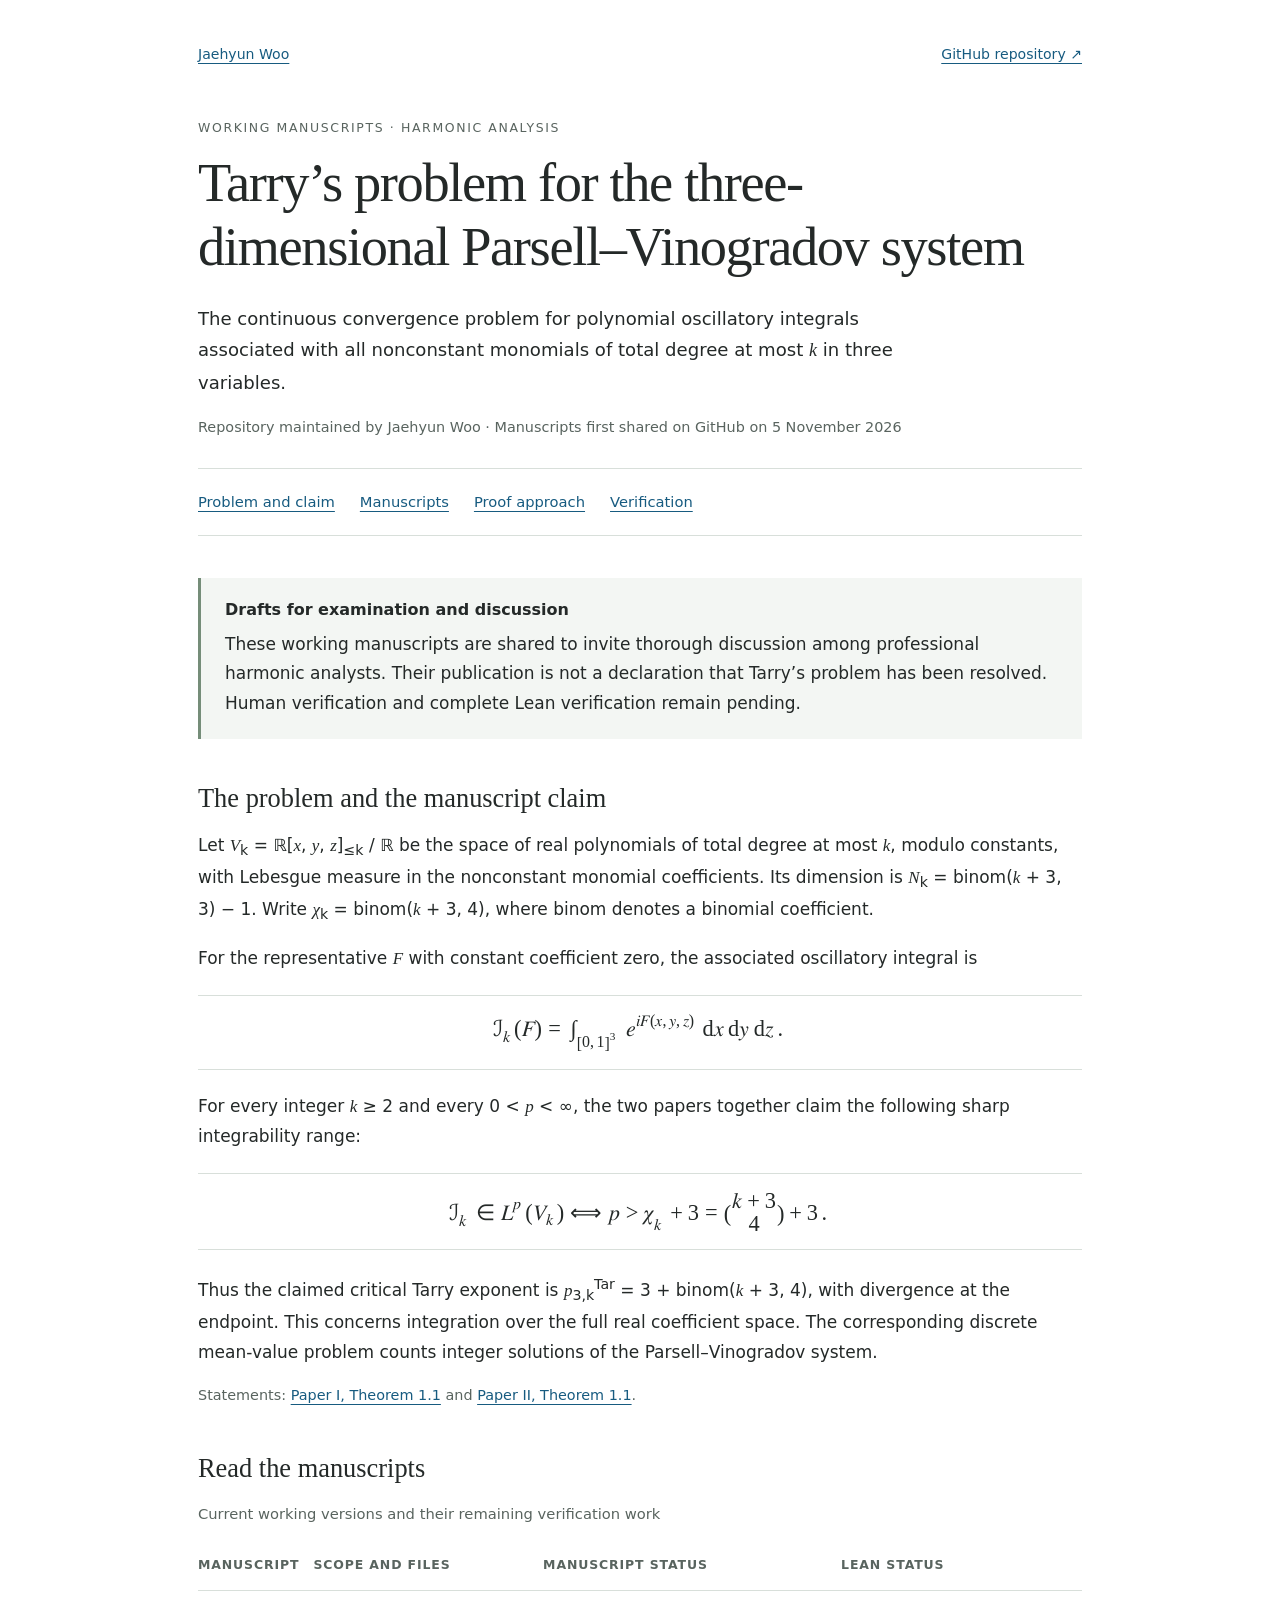
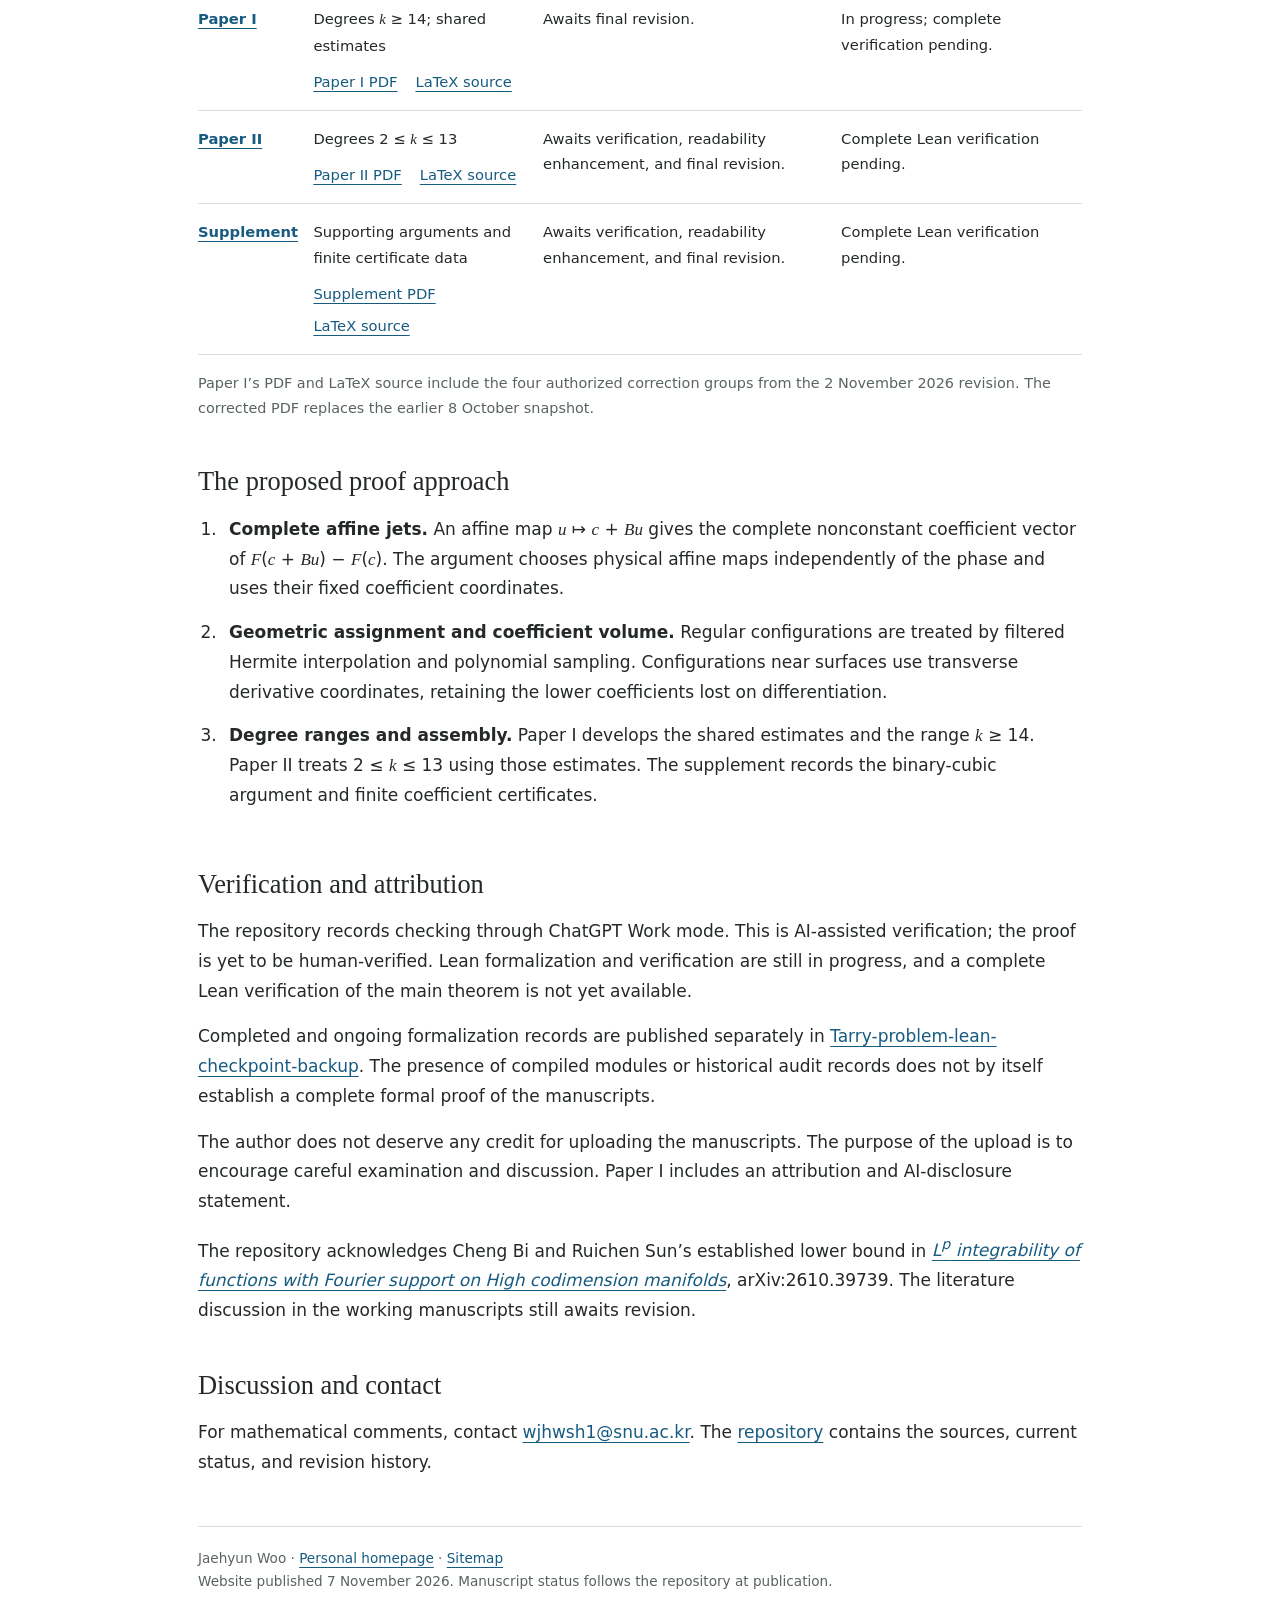
==== index.html @ 57141b79 "Fix Paper I citation PDF metadata URL" ====
<!doctype html>
<html lang="en">
<head>
  <meta charset="utf-8">
  <meta name="viewport" content="width=device-width, initial-scale=1">
  <title>Tarry’s problem for the three-dimensional Parsell–Vinogradov system</title>
  <meta name="description" content="Working manuscripts on the continuous Tarry convergence problem for the full total-degree Parsell–Vinogradov system in three variables. Claims, degree ranges, PDFs, sources, and verification status. Sharp convergence exponent for the 3-dimensional (three-dimensional) Tarry's problem on Parsell-Vinogradov systems and manifolds for all degrees k >= 2, by Jaehyun Woo.">
  <!-- Google Scholar / Academic Indexing Meta Tags -->
  <meta name="citation_title" content="Tarry's Problem for the Three-Dimensional Parsell-Vinogradov System">
  <meta name="citation_author" content="Woo, Jaehyun">
  <meta name="citation_publication_date" content="2026/11/02">
  <meta name="citation_pdf_url" content="https://jaehwoo.github.io/3-dimensional-Tarry-s-problem/Complete_Affine_Jets_I.pdf">
  <link rel="canonical" href="https://jaehwoo.github.io/3-dimensional-Tarry-s-problem/">
  <meta property="og:type" content="website">
  <meta property="og:title" content="Tarry’s problem for the three-dimensional Parsell–Vinogradov system">
  <meta property="og:description" content="Working manuscripts, complete affine jets, and verification status. Shared for mathematical discussion; human verification and complete Lean verification remain pending.">
  <meta property="og:url" content="https://jaehwoo.github.io/3-dimensional-Tarry-s-problem/">
  <link rel="stylesheet" href="style.css">
  <script type="application/ld+json">{"@context":"https://schema.org","@type":"CollectionPage","name":"Tarry’s problem for the three-dimensional Parsell–Vinogradov system","url":"https://jaehwoo.github.io/3-dimensional-Tarry-s-problem/","description":"Working manuscripts on the continuous Tarry convergence problem in three variables, shared for discussion with verification and revision still in progress.","inLanguage":"en","maintainer":{"@type":"Person","name":"Jaehyun Woo","url":"https://jaehwoo.github.io/"},"hasPart":[{"@type":"WebPage","url":"https://jaehwoo.github.io/3-dimensional-Tarry-s-problem/paper-i.html"},{"@type":"WebPage","url":"https://jaehwoo.github.io/3-dimensional-Tarry-s-problem/paper-ii.html"},{"@type":"WebPage","url":"https://jaehwoo.github.io/3-dimensional-Tarry-s-problem/supplement.html"}]}</script>
</head>
<body>
  <a class="skip-link" href="#main">Skip to content</a>
  <div class="page">
    <header>
      <div class="topline"><a href="https://jaehwoo.github.io/">Jaehyun Woo</a><a href="https://github.com/jaehwoo/3-dimensional-Tarry-s-problem">GitHub repository ↗</a></div>
      <p class="eyebrow">Working manuscripts · Harmonic analysis</p>
      <h1>Tarry’s problem for the three-dimensional Parsell–Vinogradov system</h1>
      <p class="lead">The continuous convergence problem for polynomial oscillatory integrals associated with all nonconstant monomials of total degree at most <var>k</var> in three variables.</p>
      <p class="byline">Repository maintained by Jaehyun Woo · Manuscripts first shared on GitHub on 5 November 2026</p>
      <nav aria-label="Project navigation"><a href="#problem">Problem and claim</a><a href="#manuscripts">Manuscripts</a><a href="#approach">Proof approach</a><a href="#verification">Verification</a></nav>
    </header>
    <main id="main">
      <section class="status" aria-labelledby="status-heading">
        <h2 id="status-heading">Drafts for examination and discussion</h2>
        <p>These working manuscripts are shared to invite thorough discussion among professional harmonic analysts. Their publication is not a declaration that Tarry’s problem has been resolved. Human verification and complete Lean verification remain pending.</p>
      </section>
      <section id="problem" aria-labelledby="problem-heading">
        <h2 id="problem-heading">The problem and the manuscript claim</h2>
        <p>Let <var>V</var><sub>k</sub> = ℝ[<var>x</var>, <var>y</var>, <var>z</var>]<sub>≤k</sub> / ℝ be the space of real polynomials of total degree at most <var>k</var>, modulo constants, with Lebesgue measure in the nonconstant monomial coefficients. Its dimension is <var>N</var><sub>k</sub> = binom(<var>k</var> + 3, 3) − 1. Write <var>χ</var><sub>k</sub> = binom(<var>k</var> + 3, 4), where binom denotes a binomial coefficient.</p>
        <p>For the representative <var>F</var> with constant coefficient zero, the associated oscillatory integral is</p>
        <div class="equation"><math display="block"><mrow><msub><mi>ℐ</mi><mi>k</mi></msub><mo stretchy="false">(</mo><mi>F</mi><mo stretchy="false">)</mo><mo>=</mo><msub><mo>∫</mo><msup><mrow><mo>[</mo><mn>0</mn><mo>,</mo><mn>1</mn><mo>]</mo></mrow><mn>3</mn></msup></msub><msup><mi>e</mi><mrow><mi>i</mi><mi>F</mi><mo>(</mo><mi>x</mi><mo>,</mo><mi>y</mi><mo>,</mo><mi>z</mi><mo>)</mo></mrow></msup><mspace width="0.2em"/><mi mathvariant="normal">d</mi><mi>x</mi><mspace width="0.2em"/><mi mathvariant="normal">d</mi><mi>y</mi><mspace width="0.2em"/><mi mathvariant="normal">d</mi><mi>z</mi><mo>.</mo></mrow></math></div>
        <p>For every integer <var>k</var> ≥ 2 and every 0 &lt; <var>p</var> &lt; ∞, the two papers together claim the following sharp integrability range:</p>
        <div class="equation"><math display="block"><mrow><msub><mi>ℐ</mi><mi>k</mi></msub><mo>∈</mo><msup><mi>L</mi><mi>p</mi></msup><mo stretchy="false">(</mo><msub><mi>V</mi><mi>k</mi></msub><mo stretchy="false">)</mo><mo>⟺</mo><mi>p</mi><mo>&gt;</mo><msub><mi>χ</mi><mi>k</mi></msub><mo>+</mo><mn>3</mn><mo>=</mo><mrow><mo>(</mo><mfrac linethickness="0"><mrow><mi>k</mi><mo>+</mo><mn>3</mn></mrow><mn>4</mn></mfrac><mo>)</mo></mrow><mo>+</mo><mn>3</mn><mo>.</mo></mrow></math></div>
        <p>Thus the claimed critical Tarry exponent is <var>p</var><sub>3,k</sub><sup>Tar</sup> = 3 + binom(<var>k</var> + 3, 4), with divergence at the endpoint. This concerns integration over the full real coefficient space. The corresponding discrete mean-value problem counts integer solutions of the Parsell–Vinogradov system.</p>
        <p class="byline">Statements: <a href="https://github.com/jaehwoo/3-dimensional-Tarry-s-problem/blob/main/Complete_Affine_Jets_I.tex#L91-L98">Paper I, Theorem 1.1</a> and <a href="https://github.com/jaehwoo/3-dimensional-Tarry-s-problem/blob/main/Complete_Affine_Jets_II.tex#L86-L93">Paper II, Theorem 1.1</a>.</p>
      </section>
      <section id="manuscripts" aria-labelledby="manuscripts-heading">
        <h2 id="manuscripts-heading">Read the manuscripts</h2>
        <div class="table-wrap"><table>
          <caption>Current working versions and their remaining verification work</caption>
          <thead><tr><th scope="col">Manuscript</th><th scope="col">Scope and files</th><th scope="col">Manuscript status</th><th scope="col">Lean status</th></tr></thead>
          <tbody>
            <tr><th scope="row"><a href="paper-i.html">Paper I</a></th><td>Degrees <var>k</var> ≥ 14; shared estimates<div class="links"><a href="Complete_Affine_Jets_I.pdf">Paper I PDF</a><a href="Complete_Affine_Jets_I.tex">LaTeX source</a></div></td><td>Awaits final revision.</td><td>In progress; complete verification pending.</td></tr>
            <tr><th scope="row"><a href="paper-ii.html">Paper II</a></th><td>Degrees 2 ≤ <var>k</var> ≤ 13<div class="links"><a href="Complete_Affine_Jets_II.pdf">Paper II PDF</a><a href="Complete_Affine_Jets_II.tex">LaTeX source</a></div></td><td>Awaits verification, readability enhancement, and final revision.</td><td>Complete Lean verification pending.</td></tr>
            <tr><th scope="row"><a href="supplement.html">Supplement</a></th><td>Supporting arguments and finite certificate data<div class="links"><a href="Complete_Affine_Jets_Supplement.pdf">Supplement PDF</a><a href="Complete_Affine_Jets_Supplement.tex">LaTeX source</a></div></td><td>Awaits verification, readability enhancement, and final revision.</td><td>Complete Lean verification pending.</td></tr>
          </tbody>
        </table></div>
        <p class="byline" style="margin-top:16px">Paper I’s PDF and LaTeX source include the four authorized correction groups from the 2 November 2026 revision. The corrected PDF replaces the earlier 8 October snapshot.</p>
      </section>
      <section id="approach" aria-labelledby="approach-heading">
        <h2 id="approach-heading">The proposed proof approach</h2>
        <ol class="roadmap">
          <li><strong>Complete affine jets.</strong> An affine map <var>u</var> ↦ <var>c</var> + <var>B</var><var>u</var> gives the complete nonconstant coefficient vector of <var>F</var>(<var>c</var> + <var>B</var><var>u</var>) − <var>F</var>(<var>c</var>). The argument chooses physical affine maps independently of the phase and uses their fixed coefficient coordinates.</li>
          <li><strong>Geometric assignment and coefficient volume.</strong> Regular configurations are treated by filtered Hermite interpolation and polynomial sampling. Configurations near surfaces use transverse derivative coordinates, retaining the lower coefficients lost on differentiation.</li>
          <li><strong>Degree ranges and assembly.</strong> Paper I develops the shared estimates and the range <var>k</var> ≥ 14. Paper II treats 2 ≤ <var>k</var> ≤ 13 using those estimates. The supplement records the binary-cubic argument and finite coefficient certificates.</li>
        </ol>
      </section>
      <section id="verification" aria-labelledby="verification-heading">
        <h2 id="verification-heading">Verification and attribution</h2>
        <p>The repository records checking through ChatGPT Work mode. This is AI-assisted verification; the proof is yet to be human-verified. Lean formalization and verification are still in progress, and a complete Lean verification of the main theorem is not yet available.</p>
        <p>Completed and ongoing formalization records are published separately in <a href="https://github.com/jaehwoo/Tarry-problem-lean-checkpoint-backup">Tarry-problem-lean-checkpoint-backup</a>. The presence of compiled modules or historical audit records does not by itself establish a complete formal proof of the manuscripts.</p>
        <p>The author does not deserve any credit for uploading the manuscripts. The purpose of the upload is to encourage careful examination and discussion. Paper I includes an attribution and AI-disclosure statement.</p>
        <p>The repository acknowledges Cheng Bi and Ruichen Sun’s established lower bound in <a href="https://arxiv.org/abs/2610.39739"><cite>L<sup>p</sup> integrability of functions with Fourier support on High codimension manifolds</cite></a>, arXiv:2610.39739. The literature discussion in the working manuscripts still awaits revision.</p>
      </section>
      <section aria-labelledby="contact-heading"><h2 id="contact-heading">Discussion and contact</h2><p>For mathematical comments, contact <a href="mailto:wjhwsh1@snu.ac.kr">wjhwsh1@snu.ac.kr</a>. The <a href="https://github.com/jaehwoo/3-dimensional-Tarry-s-problem">repository</a> contains the sources, current status, and revision history.</p></section>
    </main>
    <footer>Jaehyun Woo · <a href="https://jaehwoo.github.io/">Personal homepage</a> · <a href="sitemap.xml">Sitemap</a><br>Website published 7 November 2026. Manuscript status follows the repository at publication.</footer>
  </div>
</body>
</html>
---- style.css ----
:root { color-scheme: light; --ink: #242928; --muted: #59645f; --link: #175b80; --line: #d8dfda; --paper: #fff; --wash: #f3f6f3; }
* { box-sizing: border-box; }
html { scroll-behavior: smooth; }
body { margin: 0; color: var(--ink); background: var(--paper); font: 17px/1.75 system-ui, -apple-system, BlinkMacSystemFont, "Segoe UI", sans-serif; }
.page { width: min(100%, 940px); margin: 0 auto; padding: 42px 28px 32px; }
a { color: var(--link); text-underline-offset: 4px; text-decoration-thickness: 1px; overflow-wrap: anywhere; }
a:hover { text-decoration-thickness: 2px; }
a:focus-visible { outline: 2px solid var(--link); outline-offset: 5px; }
.skip-link { position: absolute; top: -100px; left: 16px; background: white; padding: 8px 14px; }
.skip-link:focus { top: 8px; }
.topline { display: flex; justify-content: space-between; flex-wrap: wrap; gap: 8px 24px; margin-bottom: 50px; font-size: .88rem; }
.eyebrow { color: var(--muted); font-size: .78rem; letter-spacing: .13em; text-transform: uppercase; margin: 0 0 14px; }
h1 { margin: 0 0 24px; font: 500 clamp(2rem, 5.6vw, 3.4rem)/1.16 Georgia, "Times New Roman", serif; letter-spacing: -.025em; max-width: 850px; text-wrap: balance; }
h2 { margin: 0 0 16px; font: 500 1.65rem/1.3 Georgia, "Times New Roman", serif; }
h3 { margin: 0 0 7px; font-size: 1rem; }
p { margin: 0 0 16px; }
.lead { font-size: 1.13rem; max-width: 760px; }
.muted, .byline { color: var(--muted); }
.byline { font-size: .9rem; }
nav { display: flex; flex-wrap: wrap; gap: 8px 25px; padding: 20px 0; margin-top: 28px; border-top: 1px solid var(--line); border-bottom: 1px solid var(--line); font-size: .92rem; }
section { margin-top: 42px; scroll-margin-top: 20px; }
.status { border-left: 3px solid #758d79; background: var(--wash); padding: 20px 24px; }
.status p:last-child { margin: 0; }
.status h2 { font: 650 1rem/1.5 system-ui, sans-serif; margin-bottom: 8px; }
.equation { text-align: center; padding: 18px 12px; margin: 22px 0; border-top: 1px solid var(--line); border-bottom: 1px solid var(--line); font-size: clamp(1rem, 3vw, 1.4rem); overflow-x: auto; }
math { font-family: "STIX Two Math", "Cambria Math", math; }
var { font-family: Georgia, "Times New Roman", serif; }
.table-wrap { overflow-x: auto; }
table { width: 100%; border-collapse: collapse; font-size: .92rem; text-align: left; }
caption { text-align: left; margin-bottom: 12px; color: var(--muted); }
th, td { padding: 15px 14px 15px 0; vertical-align: top; border-bottom: 1px solid var(--line); }
thead th { font-size: .78rem; text-transform: uppercase; letter-spacing: .07em; color: var(--muted); }
tbody th { min-width: 115px; }
td:last-child { min-width: 155px; }
.links { display: flex; flex-wrap: wrap; gap: 7px 18px; margin-top: 10px; }
.downloads { display: flex; flex-wrap: wrap; gap: 12px; margin: 26px 0; }
.button { padding: 10px 18px; border: 1px solid var(--link); border-radius: 3px; text-decoration: none; }
.button.primary { color: white; background: var(--link); }
.button:hover { box-shadow: 0 0 0 1px var(--link); }
.roadmap { padding-left: 24px; }
.roadmap li { padding: 0 0 14px 7px; }
footer { margin-top: 48px; padding-top: 20px; border-top: 1px solid var(--line); font-size: .85rem; color: var(--muted); }
@media (max-width: 550px) { .page { padding: 26px 20px; } .topline { margin-bottom: 34px; } section { margin-top: 32px; } .status { padding: 16px 18px; } }
@media (prefers-reduced-motion: reduce) { html { scroll-behavior: auto; } }
@media print { nav, .topline, .skip-link { display: none; } .page { width: auto; padding: 0; } section { break-inside: avoid; } }
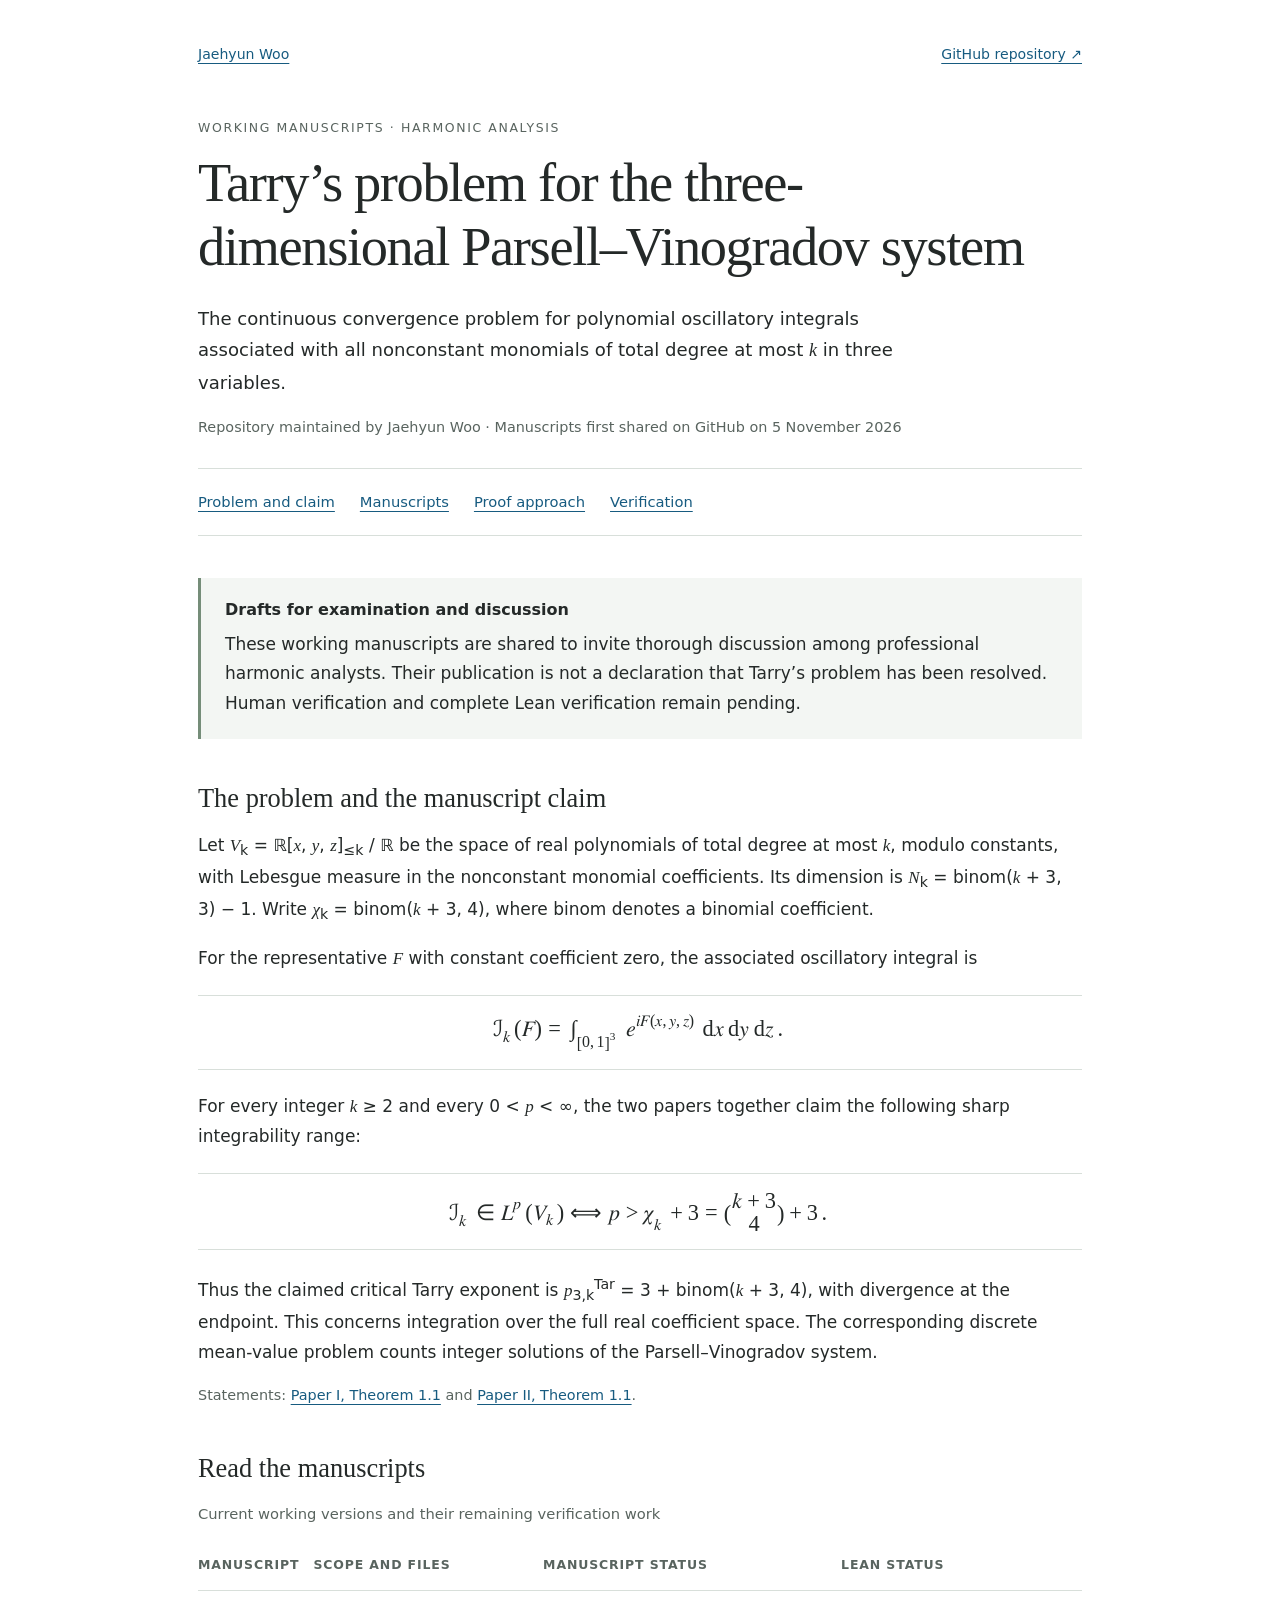
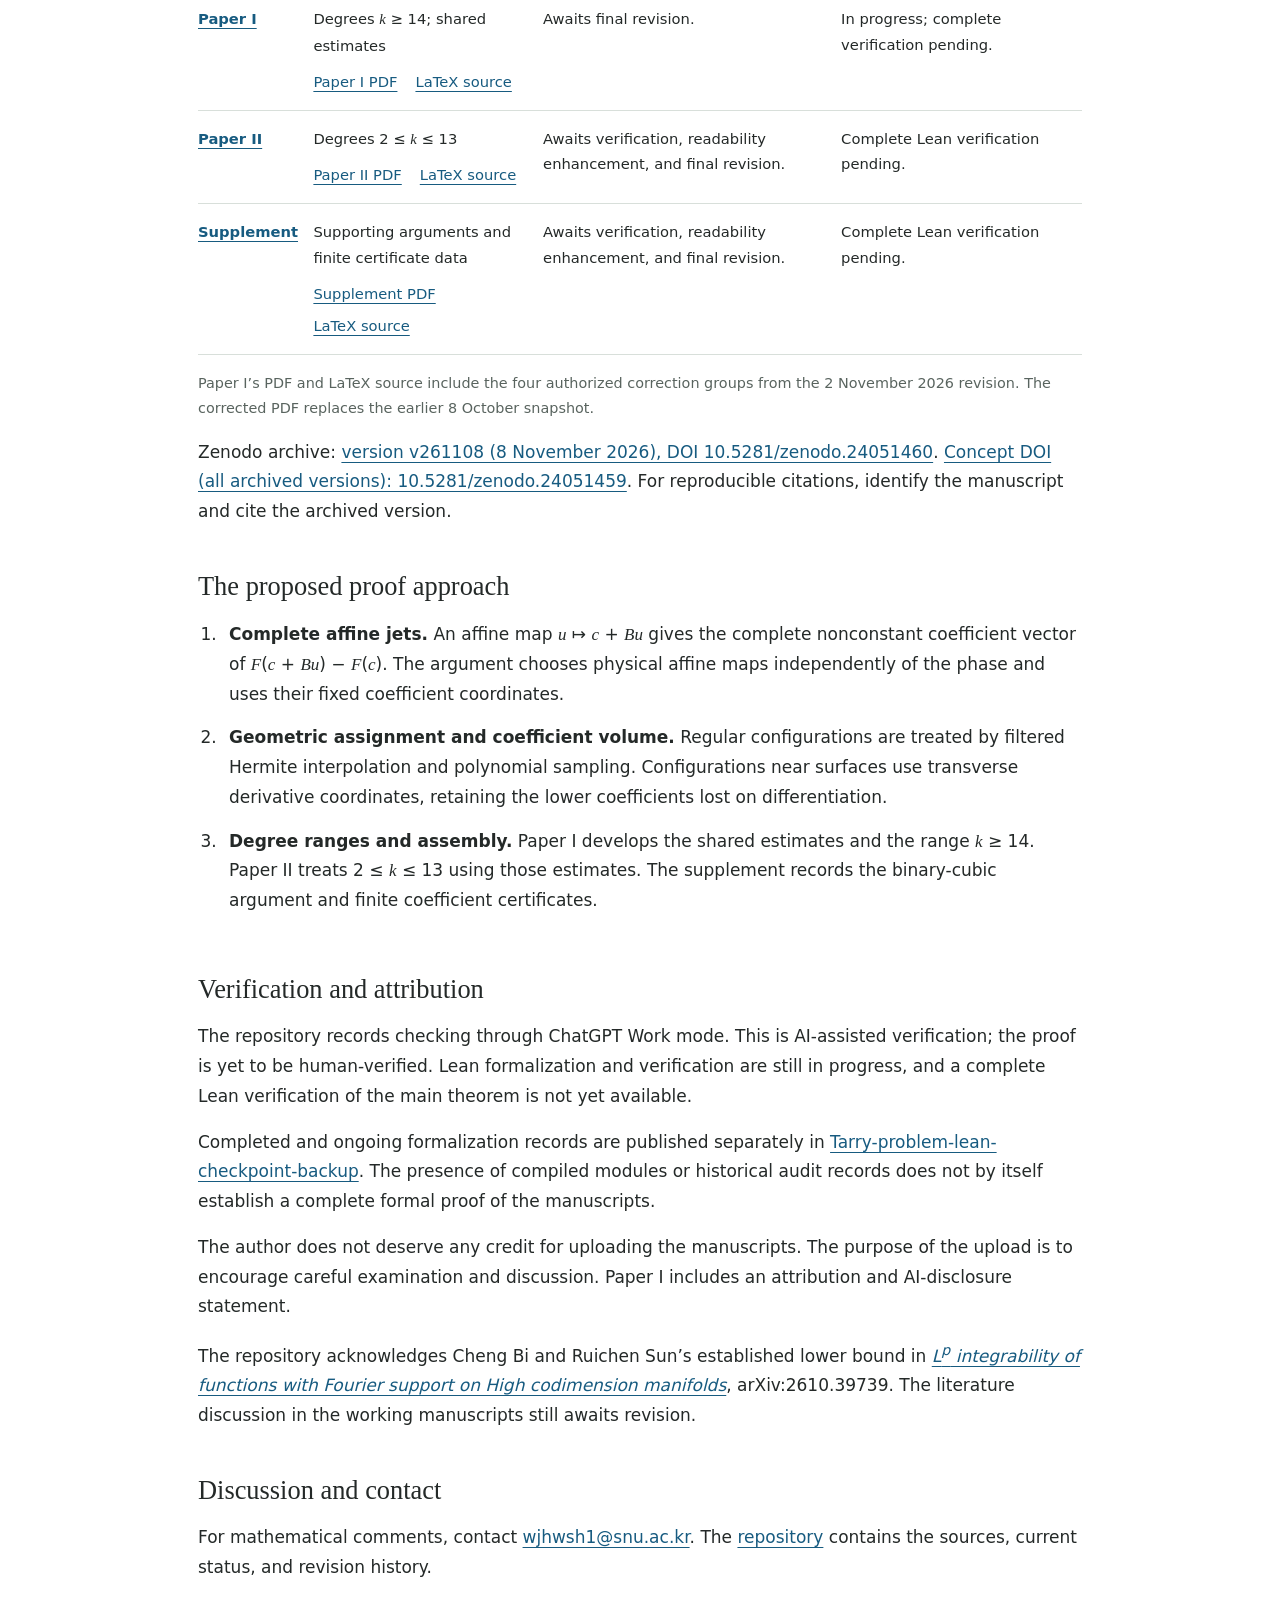
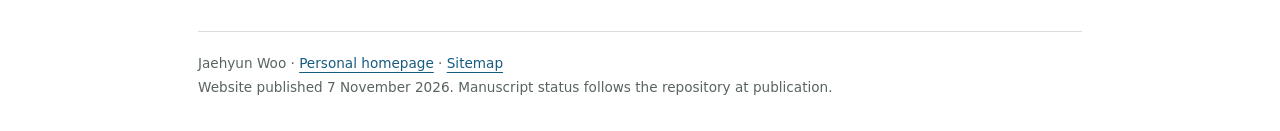
==== commit b627446e: "Distinguish Zenodo concept and archived-version DOIs" ====
--- a/index.html
+++ b/index.html
@@ -15,6 +15,27 @@
   <meta property="og:title" content="Tarry’s problem for the three-dimensional Parsell–Vinogradov system">
   <meta property="og:description" content="Working manuscripts, complete affine jets, and verification status. Shared for mathematical discussion; human verification and complete Lean verification remain pending.">
   <meta property="og:url" content="https://jaehwoo.github.io/3-dimensional-Tarry-s-problem/">
+  <script type="application/ld+json">
+  {
+    "@context": "https://schema.org",
+    "@type": "CreativeWork",
+    "@id": "https://doi.org/10.5281/zenodo.24051460",
+    "name": "Three-dimensional Tarry's problem: working manuscripts",
+    "author": {"@type": "Person", "name": "Jaehyun Woo"},
+    "version": "v261108",
+    "datePublished": "2026-11-08",
+    "url": "https://zenodo.org/records/24051460",
+    "identifier": {"@type": "PropertyValue", "propertyID": "DOI", "value": "10.5281/zenodo.24051460"},
+    "exampleOfWork": {
+      "@type": "CreativeWork",
+      "@id": "https://doi.org/10.5281/zenodo.24051459",
+      "identifier": {"@type": "PropertyValue", "propertyID": "DOI", "value": "10.5281/zenodo.24051459"},
+      "description": "Zenodo concept record for all archived versions."
+    },
+    "subjectOf": {"@type": "CollectionPage", "url": "https://jaehwoo.github.io/3-dimensional-Tarry-s-problem/"},
+    "creativeWorkStatus": "Working manuscripts; not peer reviewed. Human verification and complete Lean verification remain pending."
+  }
+  </script>
   <link rel="stylesheet" href="style.css">
   <script type="application/ld+json">{"@context":"https://schema.org","@type":"CollectionPage","name":"Tarry’s problem for the three-dimensional Parsell–Vinogradov system","url":"https://jaehwoo.github.io/3-dimensional-Tarry-s-problem/","description":"Working manuscripts on the continuous Tarry convergence problem in three variables, shared for discussion with verification and revision still in progress.","inLanguage":"en","maintainer":{"@type":"Person","name":"Jaehyun Woo","url":"https://jaehwoo.github.io/"},"hasPart":[{"@type":"WebPage","url":"https://jaehwoo.github.io/3-dimensional-Tarry-s-problem/paper-i.html"},{"@type":"WebPage","url":"https://jaehwoo.github.io/3-dimensional-Tarry-s-problem/paper-ii.html"},{"@type":"WebPage","url":"https://jaehwoo.github.io/3-dimensional-Tarry-s-problem/supplement.html"}]}</script>
 </head>
@@ -56,6 +77,7 @@
           </tbody>
         </table></div>
         <p class="byline" style="margin-top:16px">Paper I’s PDF and LaTeX source include the four authorized correction groups from the 2 November 2026 revision. The corrected PDF replaces the earlier 8 October snapshot.</p>
+        <p>Zenodo archive: <a href="https://doi.org/10.5281/zenodo.24051460">version v261108 (8 November 2026), DOI 10.5281/zenodo.24051460</a>. <a href="https://doi.org/10.5281/zenodo.24051459">Concept DOI (all archived versions): 10.5281/zenodo.24051459</a>. For reproducible citations, identify the manuscript and cite the archived version.</p>
       </section>
       <section id="approach" aria-labelledby="approach-heading">
         <h2 id="approach-heading">The proposed proof approach</h2>
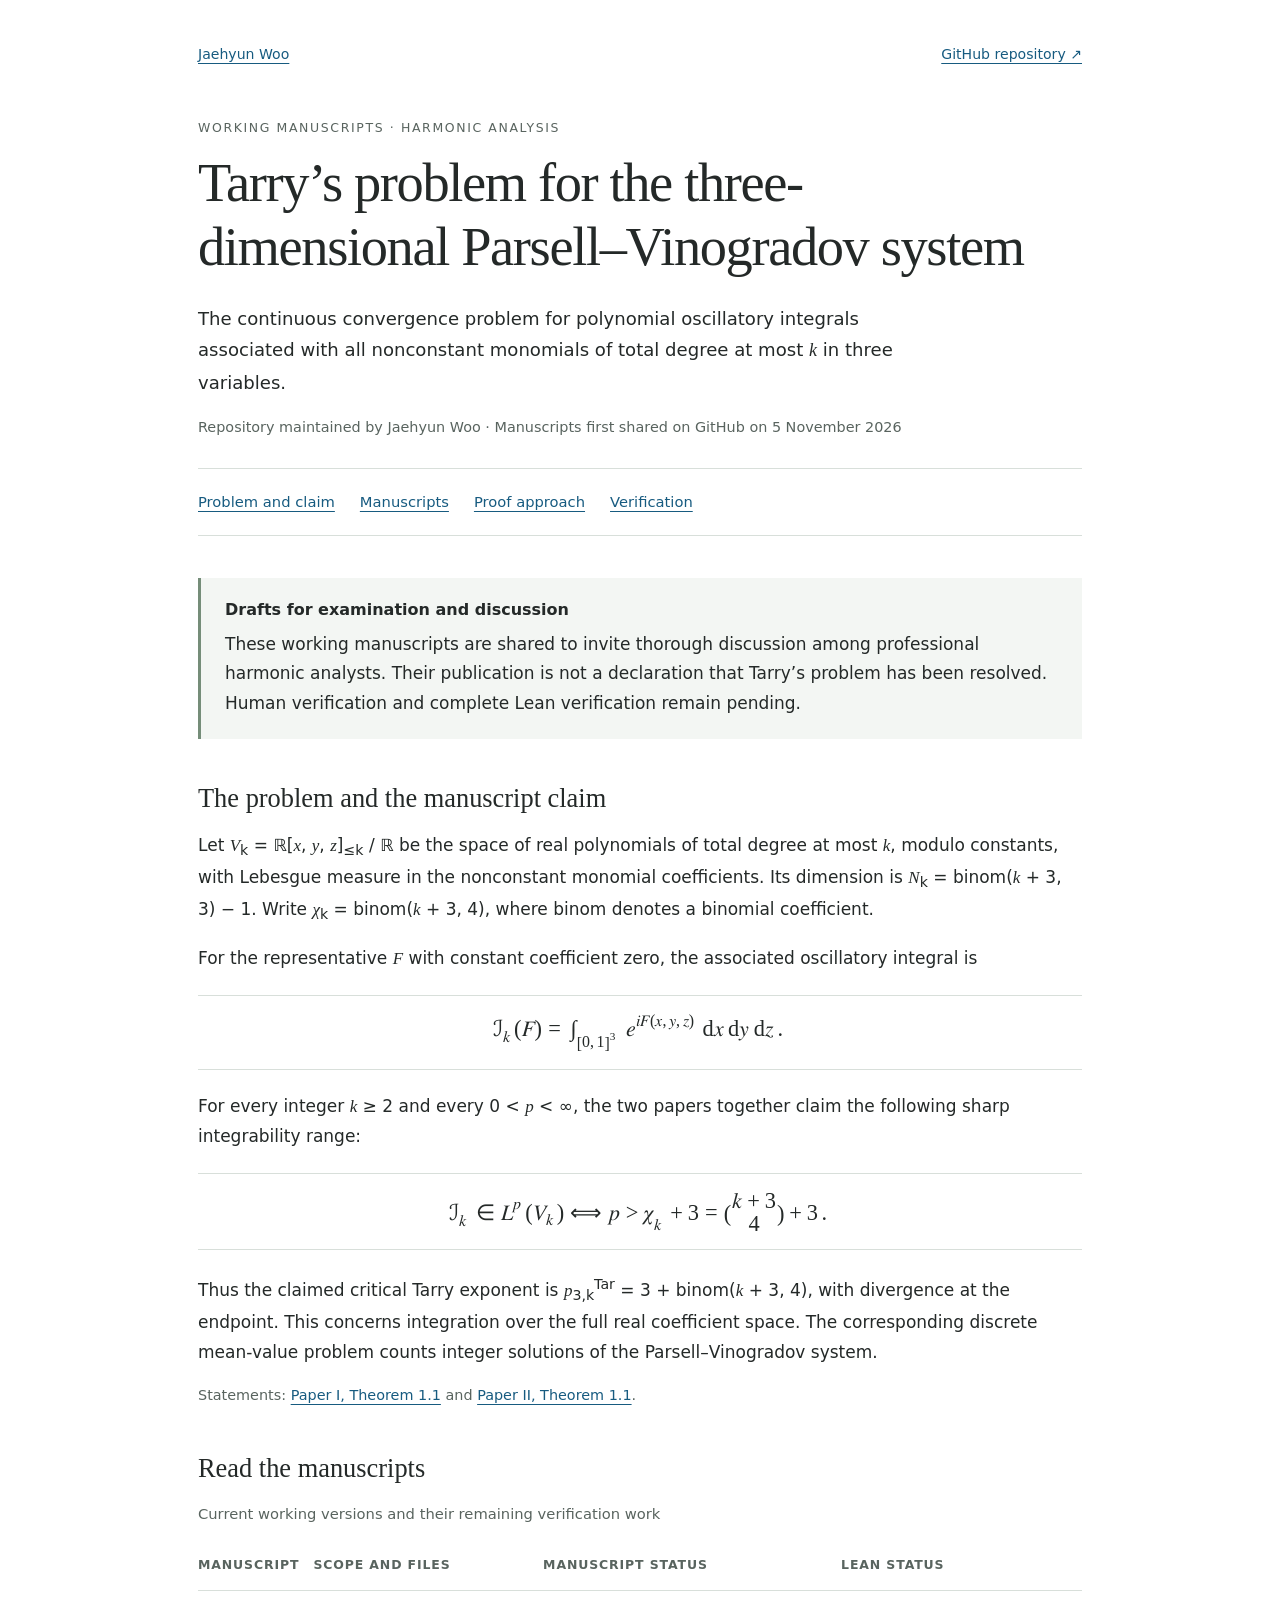
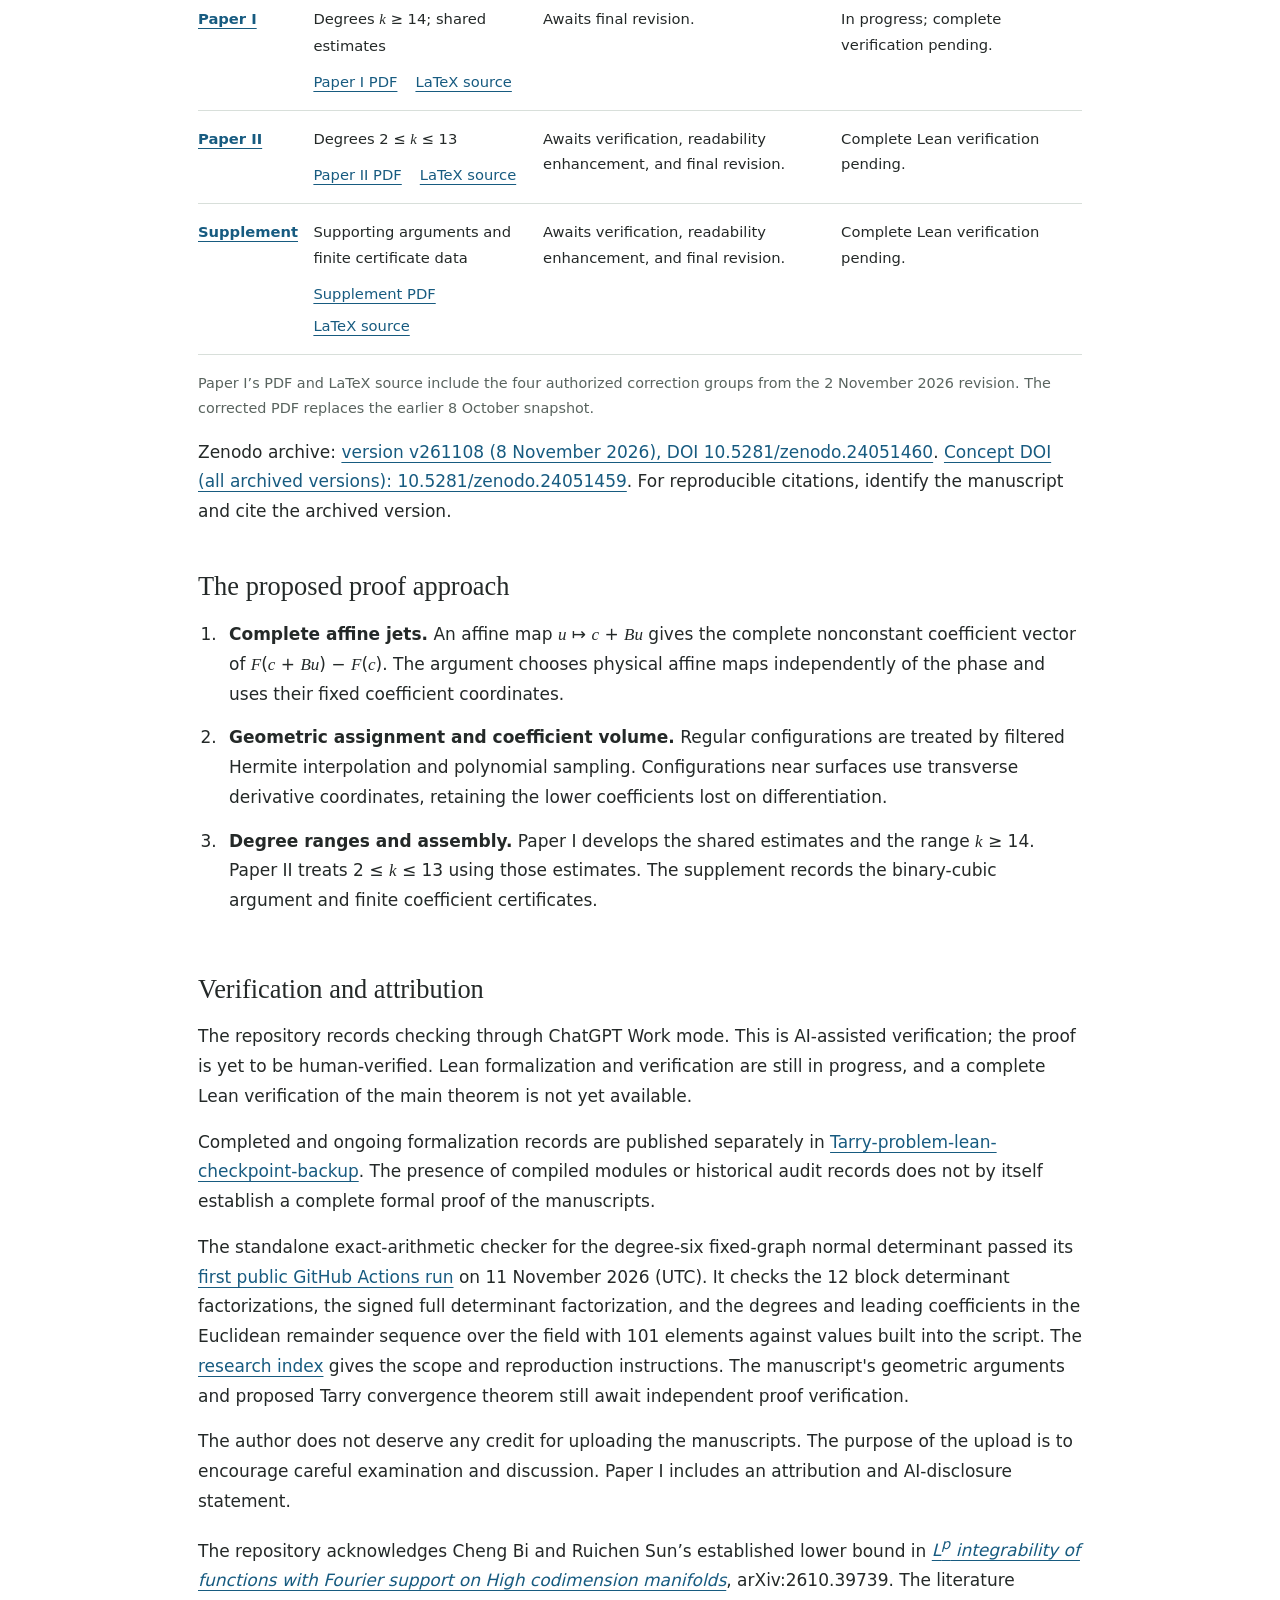
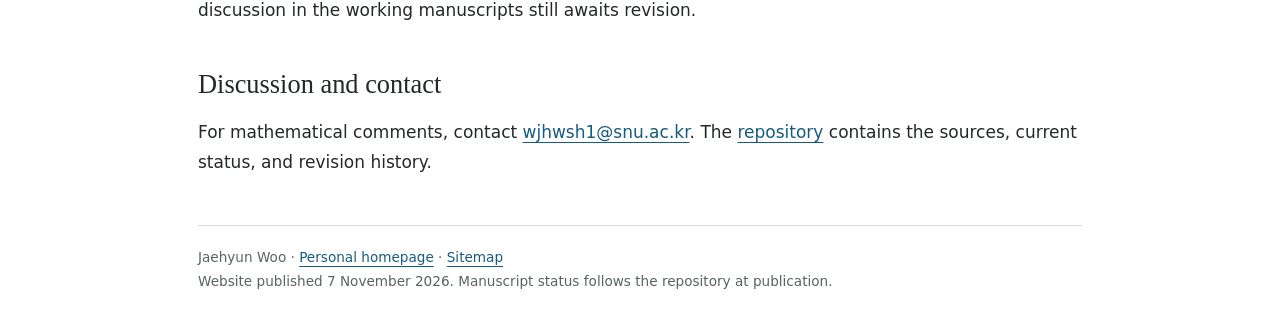
==== commit c6501c2d: "Link first degree-six checker CI pass from project homepage" ====
--- a/index.html
+++ b/index.html
@@ -91,6 +91,7 @@
         <h2 id="verification-heading">Verification and attribution</h2>
         <p>The repository records checking through ChatGPT Work mode. This is AI-assisted verification; the proof is yet to be human-verified. Lean formalization and verification are still in progress, and a complete Lean verification of the main theorem is not yet available.</p>
         <p>Completed and ongoing formalization records are published separately in <a href="https://github.com/jaehwoo/Tarry-problem-lean-checkpoint-backup">Tarry-problem-lean-checkpoint-backup</a>. The presence of compiled modules or historical audit records does not by itself establish a complete formal proof of the manuscripts.</p>
+        <p>The standalone exact-arithmetic checker for the degree-six fixed-graph normal determinant passed its <a href="https://github.com/jaehwoo/3-dimensional-Tarry-s-problem/actions/runs/43123858368">first public GitHub Actions run</a> on 11 November 2026 (UTC). It checks the 12 block determinant factorizations, the signed full determinant factorization, and the degrees and leading coefficients in the Euclidean remainder sequence over the field with 101 elements against values built into the script. The <a href="https://github.com/jaehwoo/3-dimensional-Tarry-s-problem/blob/main/RESEARCH_INDEX.md#degree-six-fixed-graph-normal-determinant-checker">research index</a> gives the scope and reproduction instructions. The manuscript's geometric arguments and proposed Tarry convergence theorem still await independent proof verification.</p>
         <p>The author does not deserve any credit for uploading the manuscripts. The purpose of the upload is to encourage careful examination and discussion. Paper I includes an attribution and AI-disclosure statement.</p>
         <p>The repository acknowledges Cheng Bi and Ruichen Sun’s established lower bound in <a href="https://arxiv.org/abs/2610.39739"><cite>L<sup>p</sup> integrability of functions with Fourier support on High codimension manifolds</cite></a>, arXiv:2610.39739. The literature discussion in the working manuscripts still awaits revision.</p>
       </section>
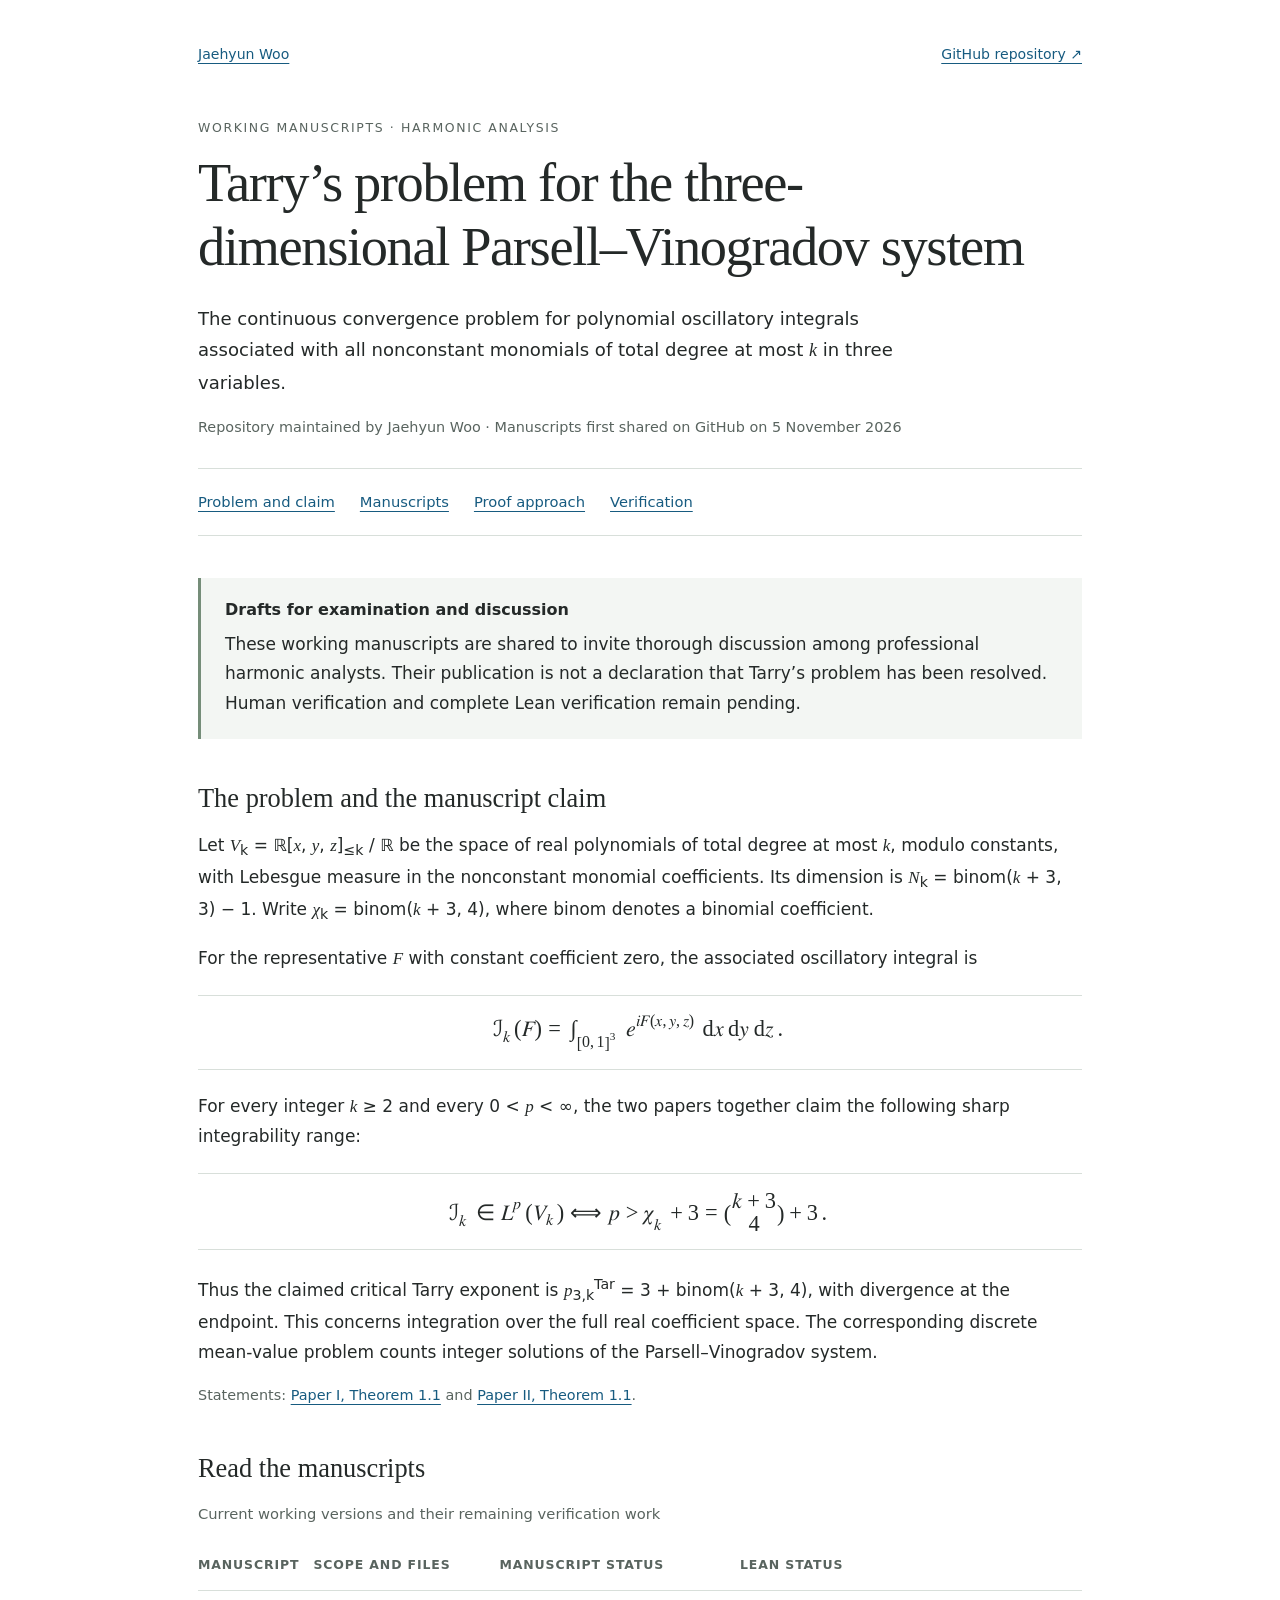
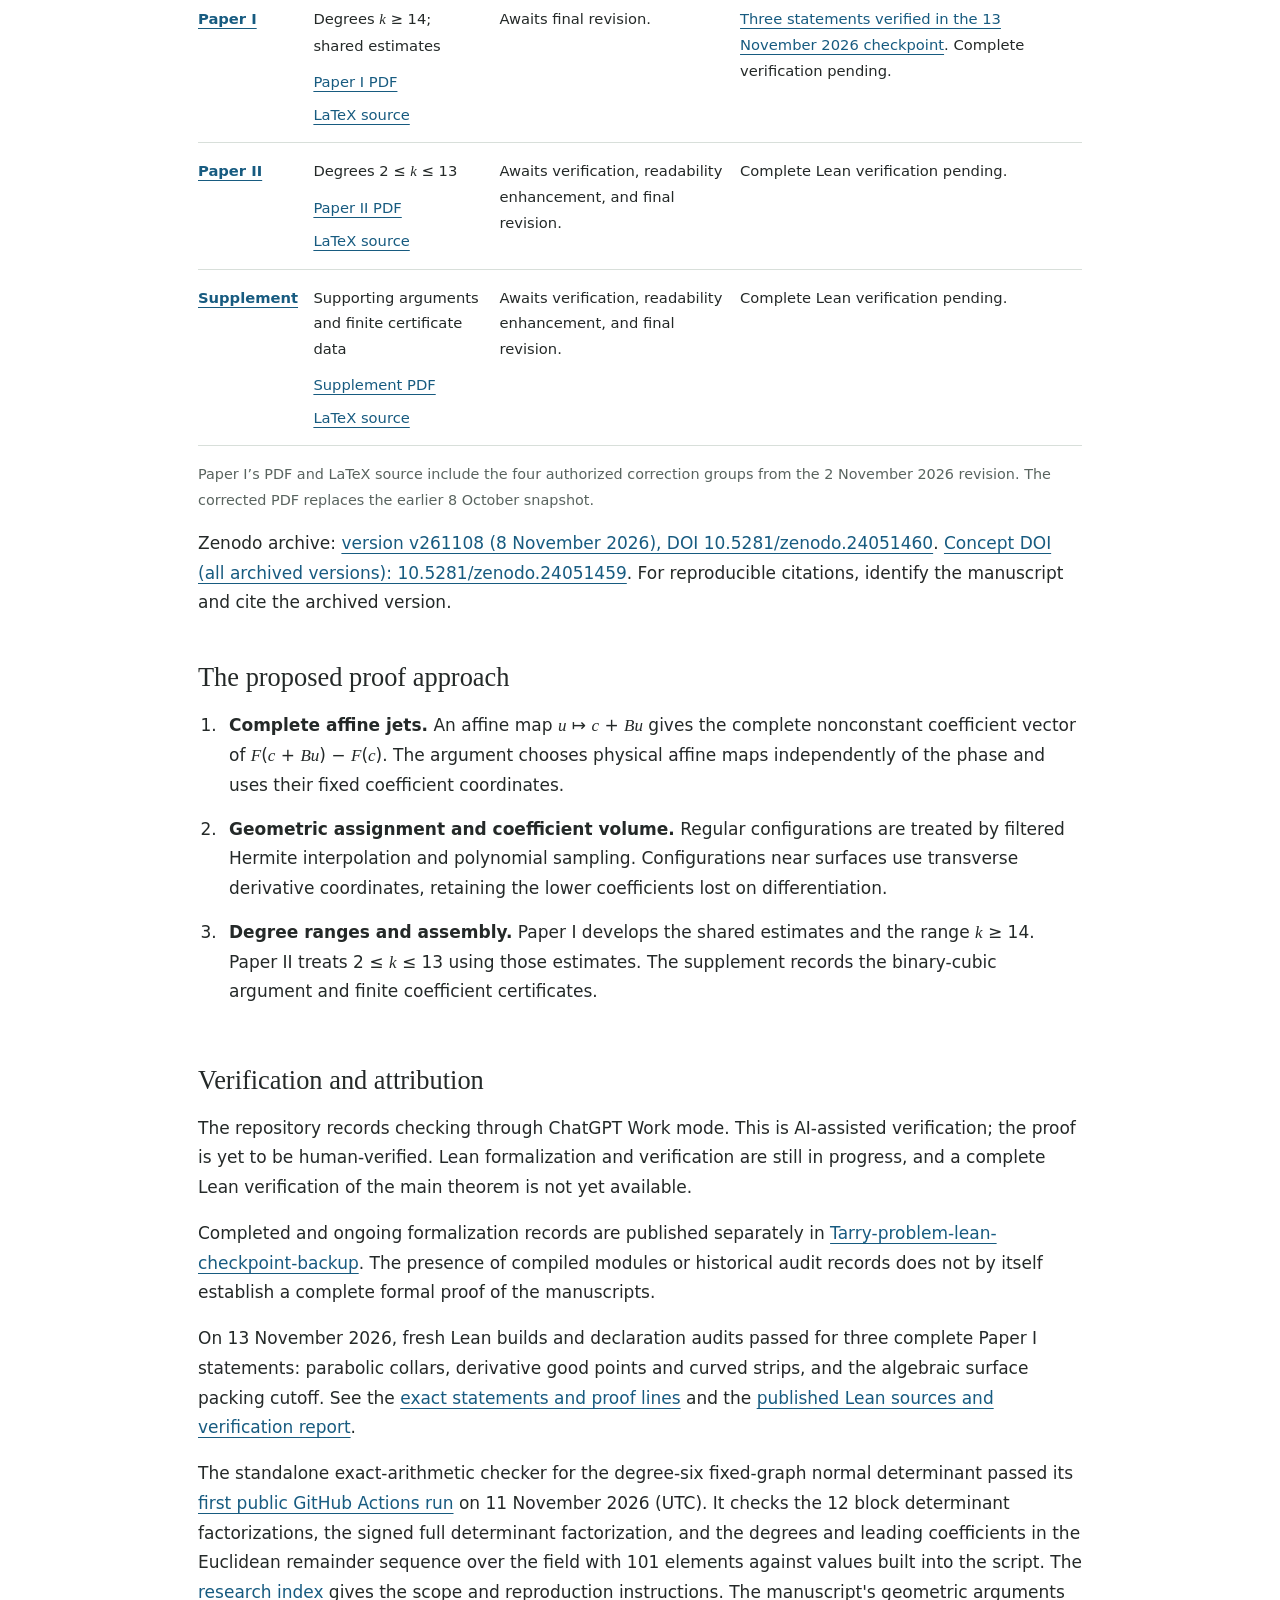
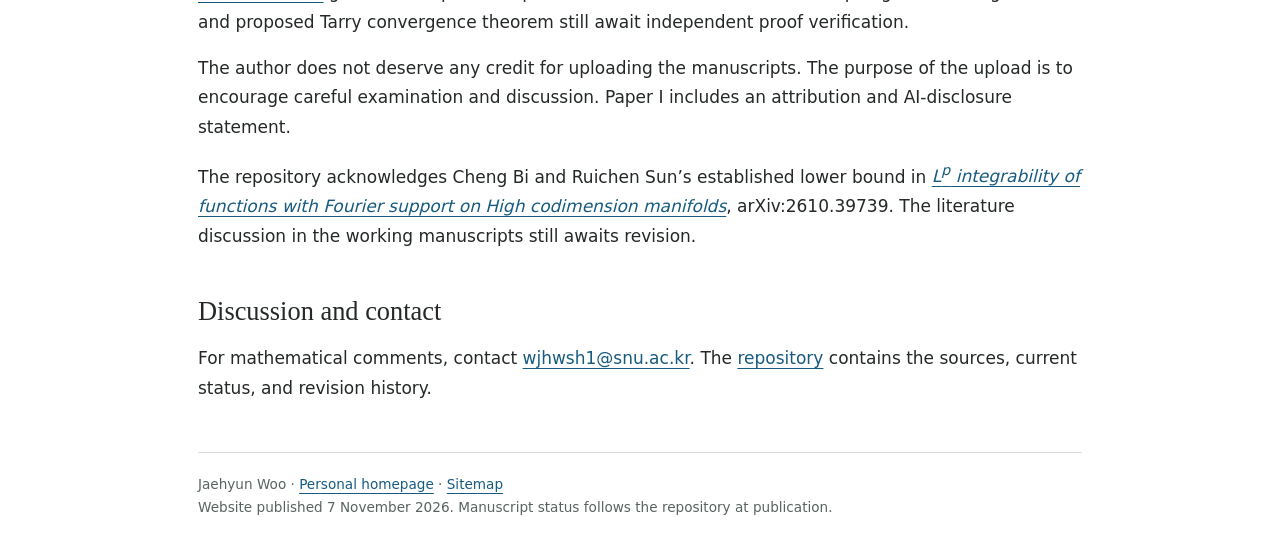
==== commit 97daf4ed: "Record three verified Paper I statements on the project site" ====
--- a/index.html
+++ b/index.html
@@ -71,7 +71,7 @@
           <caption>Current working versions and their remaining verification work</caption>
           <thead><tr><th scope="col">Manuscript</th><th scope="col">Scope and files</th><th scope="col">Manuscript status</th><th scope="col">Lean status</th></tr></thead>
           <tbody>
-            <tr><th scope="row"><a href="paper-i.html">Paper I</a></th><td>Degrees <var>k</var> ≥ 14; shared estimates<div class="links"><a href="Complete_Affine_Jets_I.pdf">Paper I PDF</a><a href="Complete_Affine_Jets_I.tex">LaTeX source</a></div></td><td>Awaits final revision.</td><td>In progress; complete verification pending.</td></tr>
+            <tr><th scope="row"><a href="paper-i.html">Paper I</a></th><td>Degrees <var>k</var> ≥ 14; shared estimates<div class="links"><a href="Complete_Affine_Jets_I.pdf">Paper I PDF</a><a href="Complete_Affine_Jets_I.tex">LaTeX source</a></div></td><td>Awaits final revision.</td><td><a href="paper-i.html#lean-verification">Three statements verified in the 13 November 2026 checkpoint</a>. Complete verification pending.</td></tr>
             <tr><th scope="row"><a href="paper-ii.html">Paper II</a></th><td>Degrees 2 ≤ <var>k</var> ≤ 13<div class="links"><a href="Complete_Affine_Jets_II.pdf">Paper II PDF</a><a href="Complete_Affine_Jets_II.tex">LaTeX source</a></div></td><td>Awaits verification, readability enhancement, and final revision.</td><td>Complete Lean verification pending.</td></tr>
             <tr><th scope="row"><a href="supplement.html">Supplement</a></th><td>Supporting arguments and finite certificate data<div class="links"><a href="Complete_Affine_Jets_Supplement.pdf">Supplement PDF</a><a href="Complete_Affine_Jets_Supplement.tex">LaTeX source</a></div></td><td>Awaits verification, readability enhancement, and final revision.</td><td>Complete Lean verification pending.</td></tr>
           </tbody>
@@ -91,6 +91,7 @@
         <h2 id="verification-heading">Verification and attribution</h2>
         <p>The repository records checking through ChatGPT Work mode. This is AI-assisted verification; the proof is yet to be human-verified. Lean formalization and verification are still in progress, and a complete Lean verification of the main theorem is not yet available.</p>
         <p>Completed and ongoing formalization records are published separately in <a href="https://github.com/jaehwoo/Tarry-problem-lean-checkpoint-backup">Tarry-problem-lean-checkpoint-backup</a>. The presence of compiled modules or historical audit records does not by itself establish a complete formal proof of the manuscripts.</p>
+        <p>On 13 November 2026, fresh Lean builds and declaration audits passed for three complete Paper I statements: parabolic collars, derivative good points and curved strips, and the algebraic surface packing cutoff. See the <a href="paper-i.html#lean-verification">exact statements and proof lines</a> and the <a href="https://github.com/jaehwoo/Tarry-problem-lean-checkpoint-backup/tree/main/verification-20261113-second-portfolio">published Lean sources and verification report</a>.</p>
         <p>The standalone exact-arithmetic checker for the degree-six fixed-graph normal determinant passed its <a href="https://github.com/jaehwoo/3-dimensional-Tarry-s-problem/actions/runs/43123858368">first public GitHub Actions run</a> on 11 November 2026 (UTC). It checks the 12 block determinant factorizations, the signed full determinant factorization, and the degrees and leading coefficients in the Euclidean remainder sequence over the field with 101 elements against values built into the script. The <a href="https://github.com/jaehwoo/3-dimensional-Tarry-s-problem/blob/main/RESEARCH_INDEX.md#degree-six-fixed-graph-normal-determinant-checker">research index</a> gives the scope and reproduction instructions. The manuscript's geometric arguments and proposed Tarry convergence theorem still await independent proof verification.</p>
         <p>The author does not deserve any credit for uploading the manuscripts. The purpose of the upload is to encourage careful examination and discussion. Paper I includes an attribution and AI-disclosure statement.</p>
         <p>The repository acknowledges Cheng Bi and Ruichen Sun’s established lower bound in <a href="https://arxiv.org/abs/2610.39739"><cite>L<sup>p</sup> integrability of functions with Fourier support on High codimension manifolds</cite></a>, arXiv:2610.39739. The literature discussion in the working manuscripts still awaits revision.</p>
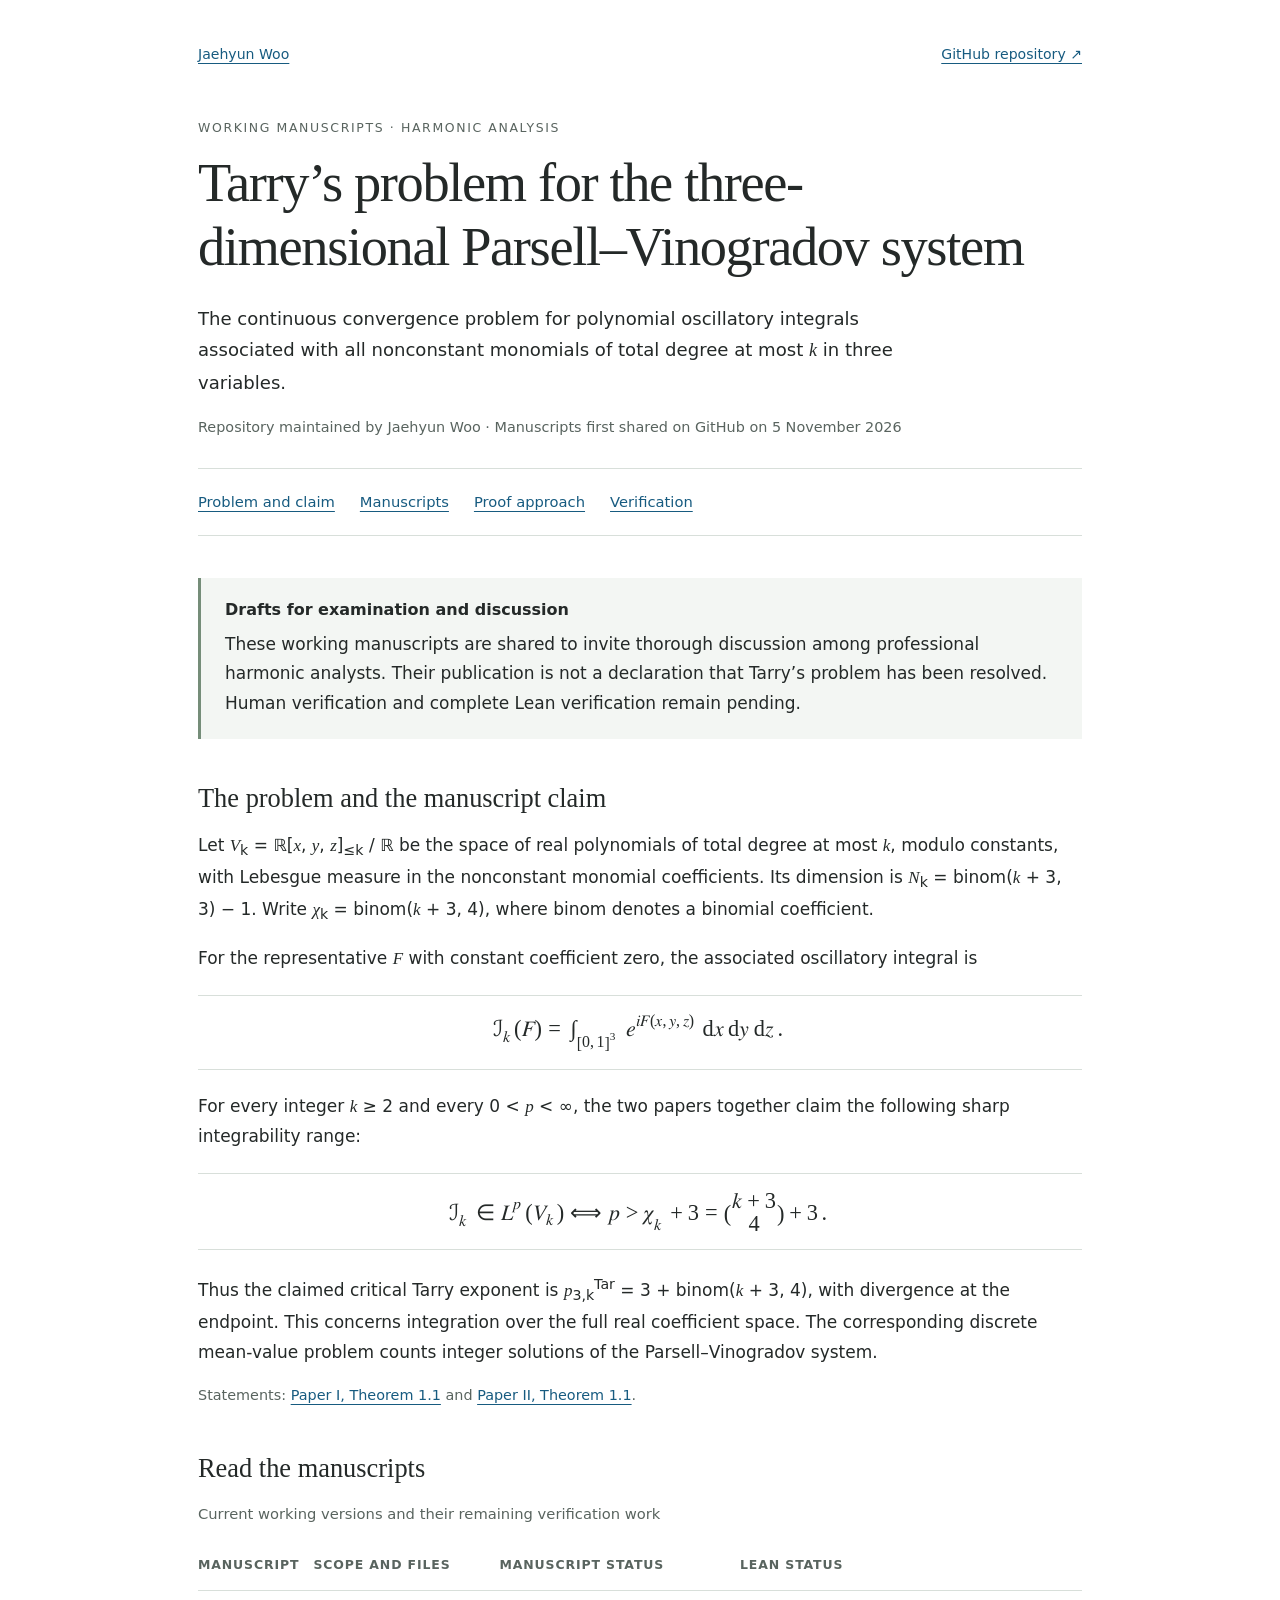
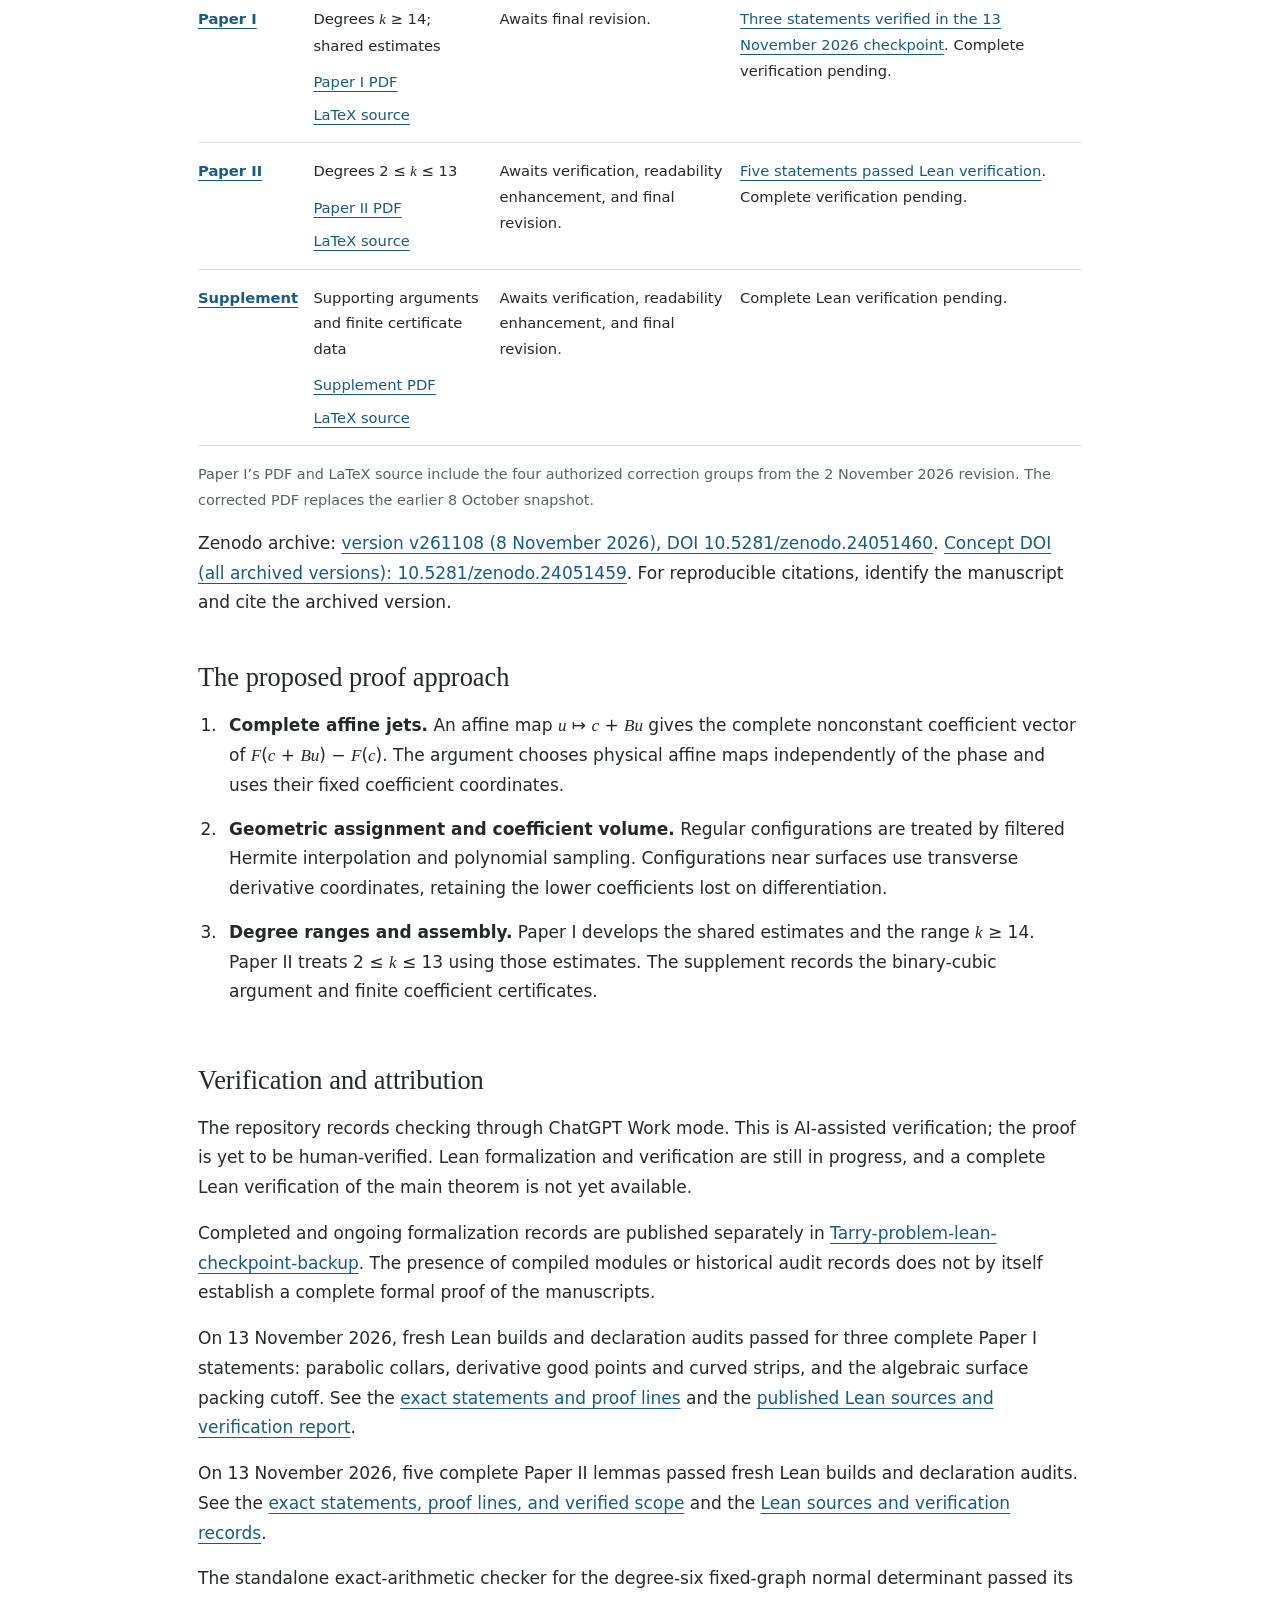
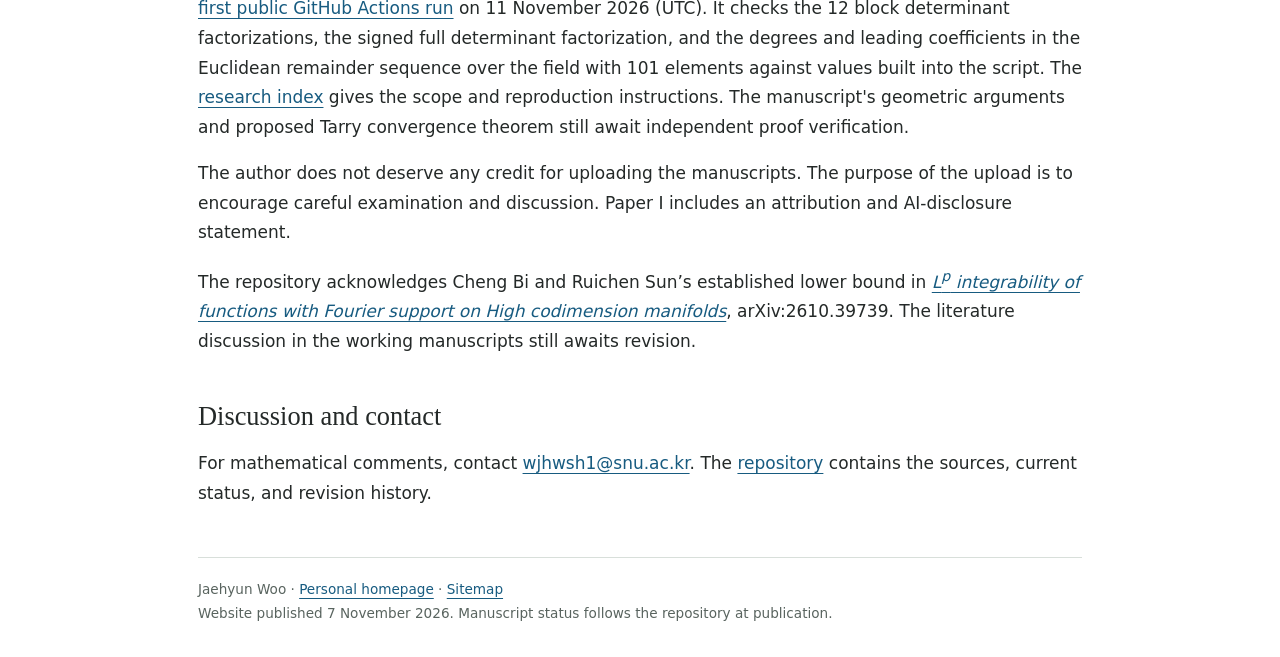
==== commit 165a1e72: "Record five verified Paper II lemmas on the project site" ====
--- a/index.html
+++ b/index.html
@@ -72,7 +72,7 @@
           <thead><tr><th scope="col">Manuscript</th><th scope="col">Scope and files</th><th scope="col">Manuscript status</th><th scope="col">Lean status</th></tr></thead>
           <tbody>
             <tr><th scope="row"><a href="paper-i.html">Paper I</a></th><td>Degrees <var>k</var> ≥ 14; shared estimates<div class="links"><a href="Complete_Affine_Jets_I.pdf">Paper I PDF</a><a href="Complete_Affine_Jets_I.tex">LaTeX source</a></div></td><td>Awaits final revision.</td><td><a href="paper-i.html#lean-verification">Three statements verified in the 13 November 2026 checkpoint</a>. Complete verification pending.</td></tr>
-            <tr><th scope="row"><a href="paper-ii.html">Paper II</a></th><td>Degrees 2 ≤ <var>k</var> ≤ 13<div class="links"><a href="Complete_Affine_Jets_II.pdf">Paper II PDF</a><a href="Complete_Affine_Jets_II.tex">LaTeX source</a></div></td><td>Awaits verification, readability enhancement, and final revision.</td><td>Complete Lean verification pending.</td></tr>
+            <tr><th scope="row"><a href="paper-ii.html">Paper II</a></th><td>Degrees 2 ≤ <var>k</var> ≤ 13<div class="links"><a href="Complete_Affine_Jets_II.pdf">Paper II PDF</a><a href="Complete_Affine_Jets_II.tex">LaTeX source</a></div></td><td>Awaits verification, readability enhancement, and final revision.</td><td><a href="paper-ii.html#lean-verification">Five statements passed Lean verification</a>. Complete verification pending.</td></tr>
             <tr><th scope="row"><a href="supplement.html">Supplement</a></th><td>Supporting arguments and finite certificate data<div class="links"><a href="Complete_Affine_Jets_Supplement.pdf">Supplement PDF</a><a href="Complete_Affine_Jets_Supplement.tex">LaTeX source</a></div></td><td>Awaits verification, readability enhancement, and final revision.</td><td>Complete Lean verification pending.</td></tr>
           </tbody>
         </table></div>
@@ -92,6 +92,7 @@
         <p>The repository records checking through ChatGPT Work mode. This is AI-assisted verification; the proof is yet to be human-verified. Lean formalization and verification are still in progress, and a complete Lean verification of the main theorem is not yet available.</p>
         <p>Completed and ongoing formalization records are published separately in <a href="https://github.com/jaehwoo/Tarry-problem-lean-checkpoint-backup">Tarry-problem-lean-checkpoint-backup</a>. The presence of compiled modules or historical audit records does not by itself establish a complete formal proof of the manuscripts.</p>
         <p>On 13 November 2026, fresh Lean builds and declaration audits passed for three complete Paper I statements: parabolic collars, derivative good points and curved strips, and the algebraic surface packing cutoff. See the <a href="paper-i.html#lean-verification">exact statements and proof lines</a> and the <a href="https://github.com/jaehwoo/Tarry-problem-lean-checkpoint-backup/tree/main/verification-20261113-second-portfolio">published Lean sources and verification report</a>.</p>
+        <p>On 13 November 2026, five complete Paper II lemmas passed fresh Lean builds and declaration audits. See the <a href="paper-ii.html#lean-verification">exact statements, proof lines, and verified scope</a> and the <a href="https://github.com/jaehwoo/Tarry-problem-lean-checkpoint-backup/tree/main/verification-20261113-paper-ii-portfolio">Lean sources and verification records</a>.</p>
         <p>The standalone exact-arithmetic checker for the degree-six fixed-graph normal determinant passed its <a href="https://github.com/jaehwoo/3-dimensional-Tarry-s-problem/actions/runs/43123858368">first public GitHub Actions run</a> on 11 November 2026 (UTC). It checks the 12 block determinant factorizations, the signed full determinant factorization, and the degrees and leading coefficients in the Euclidean remainder sequence over the field with 101 elements against values built into the script. The <a href="https://github.com/jaehwoo/3-dimensional-Tarry-s-problem/blob/main/RESEARCH_INDEX.md#degree-six-fixed-graph-normal-determinant-checker">research index</a> gives the scope and reproduction instructions. The manuscript's geometric arguments and proposed Tarry convergence theorem still await independent proof verification.</p>
         <p>The author does not deserve any credit for uploading the manuscripts. The purpose of the upload is to encourage careful examination and discussion. Paper I includes an attribution and AI-disclosure statement.</p>
         <p>The repository acknowledges Cheng Bi and Ruichen Sun’s established lower bound in <a href="https://arxiv.org/abs/2610.39739"><cite>L<sup>p</sup> integrability of functions with Fourier support on High codimension manifolds</cite></a>, arXiv:2610.39739. The literature discussion in the working manuscripts still awaits revision.</p>
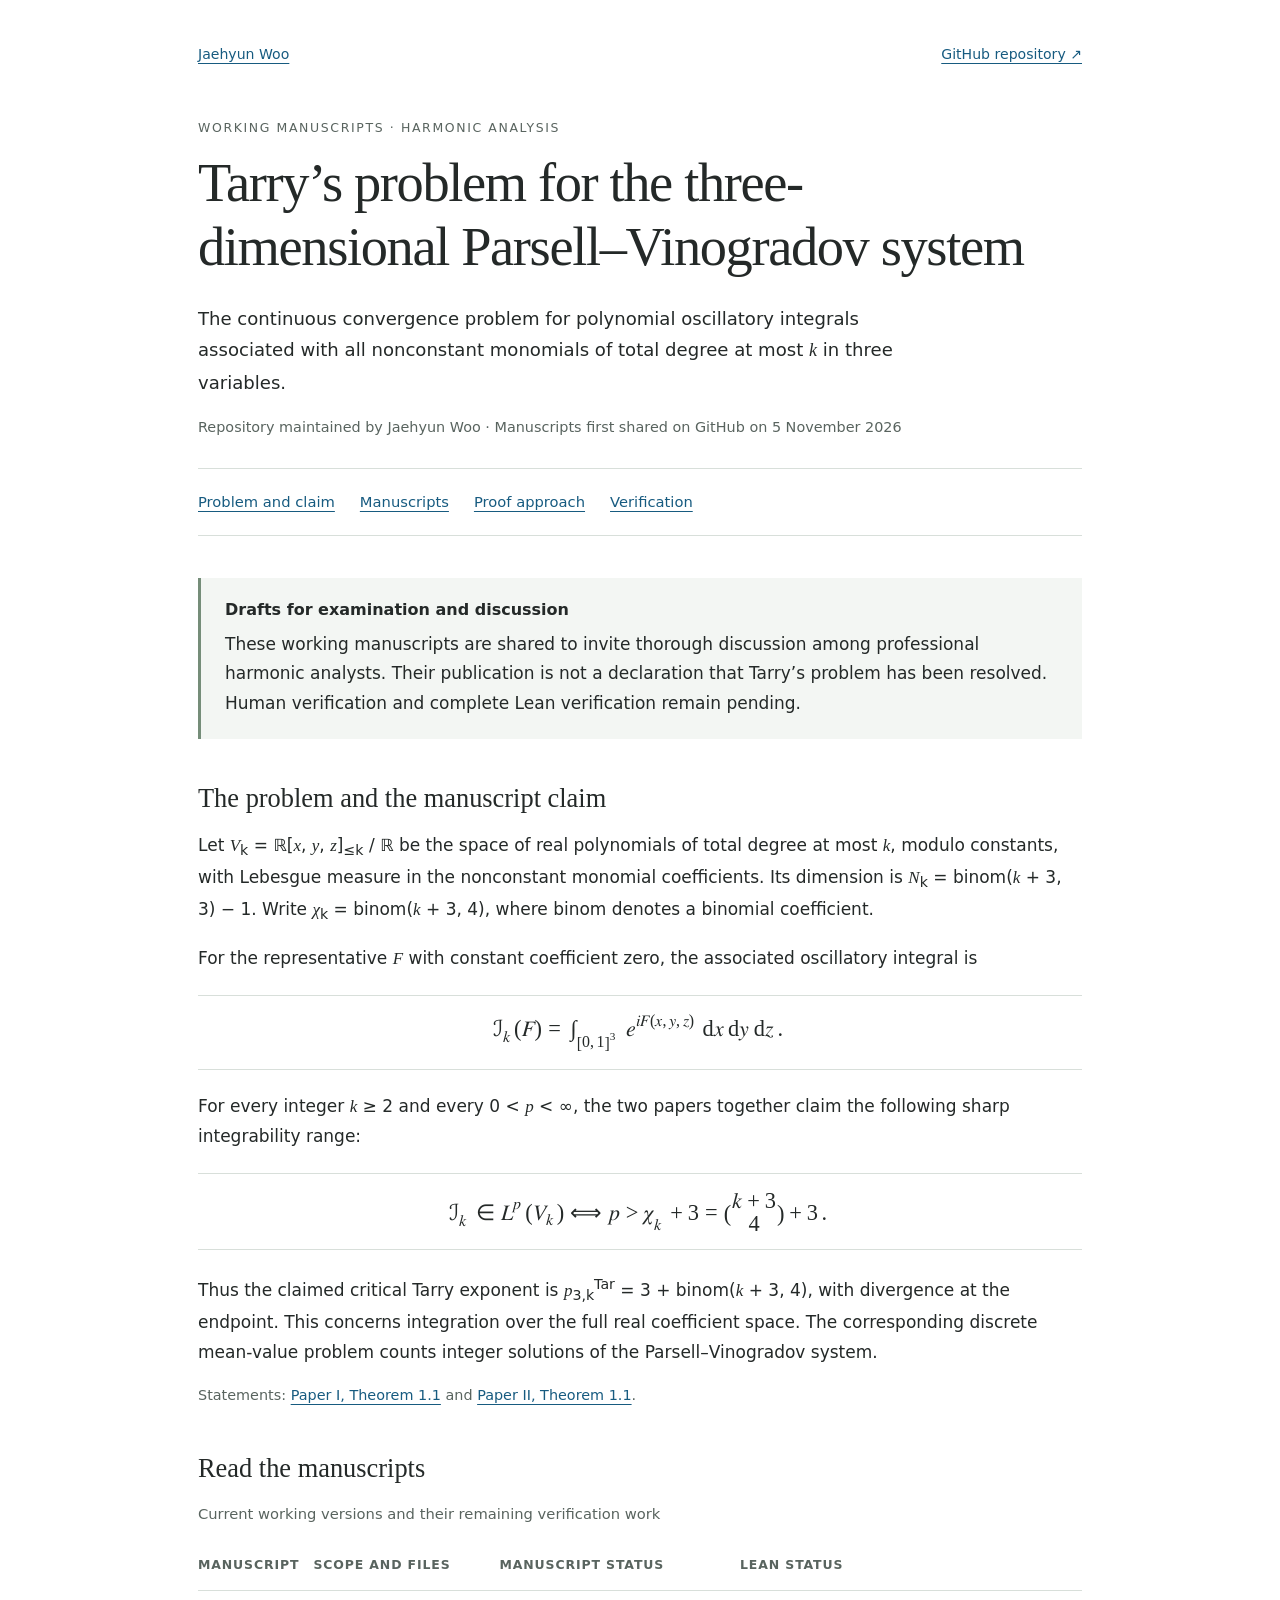
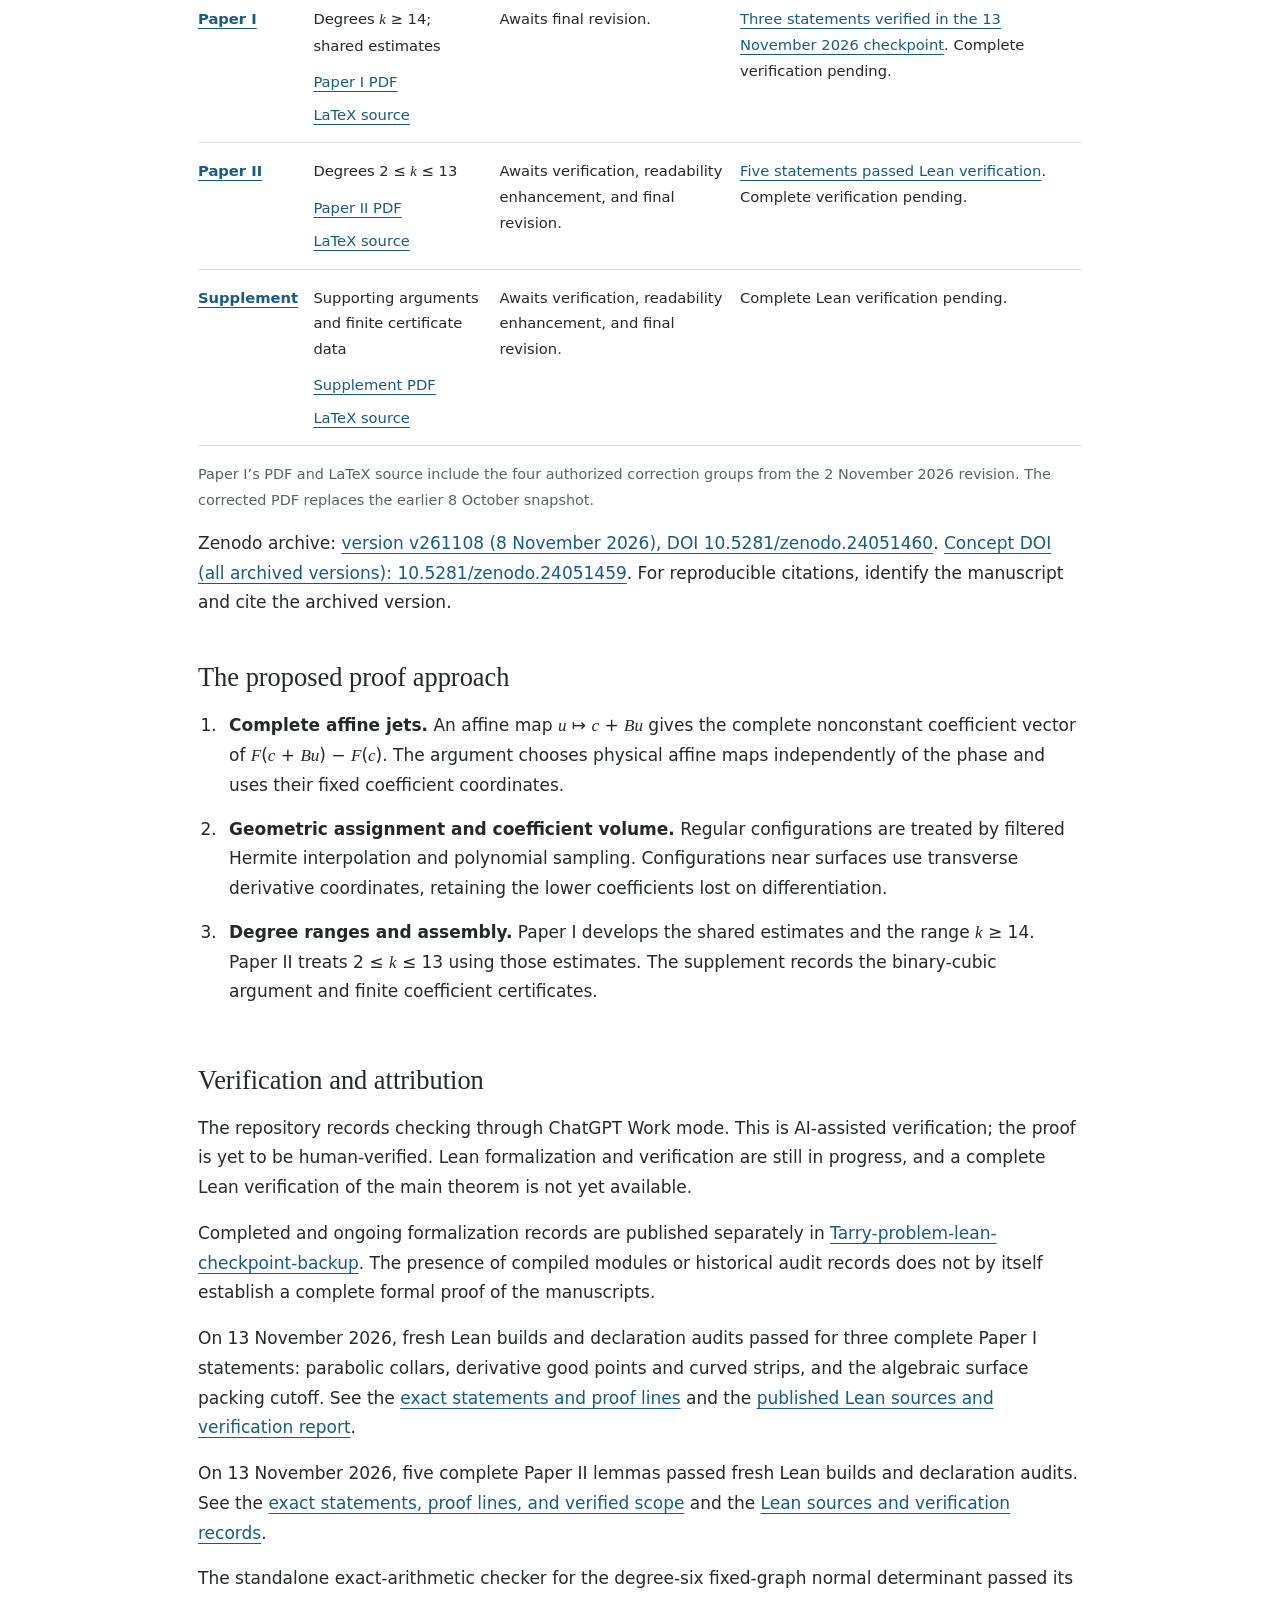
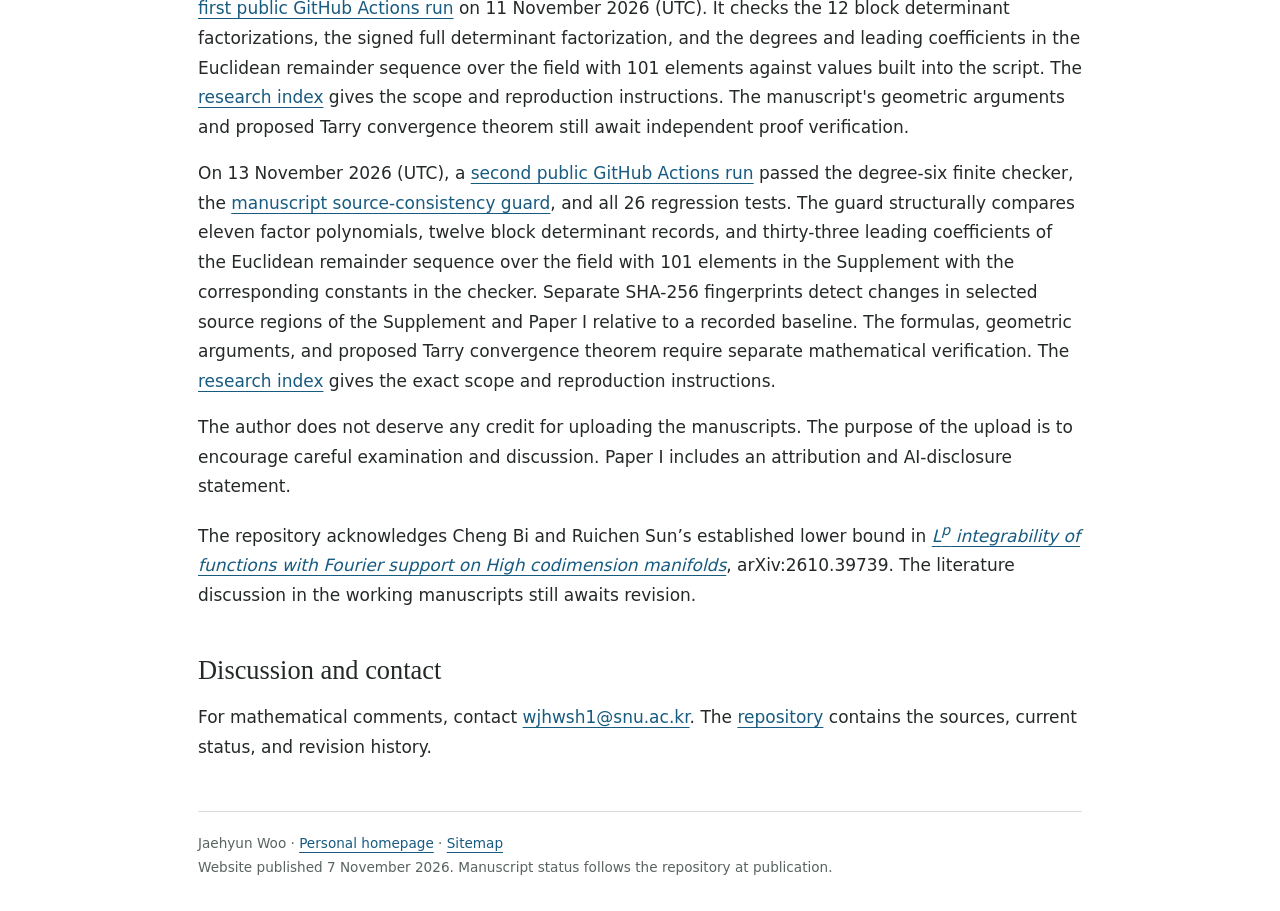
==== commit 068aed37: "Document degree-six source guard CI on project homepage" ====
--- a/index.html
+++ b/index.html
@@ -94,6 +94,7 @@
         <p>On 13 November 2026, fresh Lean builds and declaration audits passed for three complete Paper I statements: parabolic collars, derivative good points and curved strips, and the algebraic surface packing cutoff. See the <a href="paper-i.html#lean-verification">exact statements and proof lines</a> and the <a href="https://github.com/jaehwoo/Tarry-problem-lean-checkpoint-backup/tree/main/verification-20261113-second-portfolio">published Lean sources and verification report</a>.</p>
         <p>On 13 November 2026, five complete Paper II lemmas passed fresh Lean builds and declaration audits. See the <a href="paper-ii.html#lean-verification">exact statements, proof lines, and verified scope</a> and the <a href="https://github.com/jaehwoo/Tarry-problem-lean-checkpoint-backup/tree/main/verification-20261113-paper-ii-portfolio">Lean sources and verification records</a>.</p>
         <p>The standalone exact-arithmetic checker for the degree-six fixed-graph normal determinant passed its <a href="https://github.com/jaehwoo/3-dimensional-Tarry-s-problem/actions/runs/43123858368">first public GitHub Actions run</a> on 11 November 2026 (UTC). It checks the 12 block determinant factorizations, the signed full determinant factorization, and the degrees and leading coefficients in the Euclidean remainder sequence over the field with 101 elements against values built into the script. The <a href="https://github.com/jaehwoo/3-dimensional-Tarry-s-problem/blob/main/RESEARCH_INDEX.md#degree-six-fixed-graph-normal-determinant-checker">research index</a> gives the scope and reproduction instructions. The manuscript's geometric arguments and proposed Tarry convergence theorem still await independent proof verification.</p>
+        <p>On 13 November 2026 (UTC), a <a href="https://github.com/jaehwoo/3-dimensional-Tarry-s-problem/actions/runs/43373157112">second public GitHub Actions run</a> passed the degree-six finite checker, the <a href="https://github.com/jaehwoo/3-dimensional-Tarry-s-problem/blob/cc2c28164c36429d4083d4fe07144bb156ad26ed/certificates/check_degree6_source.py">manuscript source-consistency guard</a>, and all 26 regression tests. The guard structurally compares eleven factor polynomials, twelve block determinant records, and thirty-three leading coefficients of the Euclidean remainder sequence over the field with 101 elements in the Supplement with the corresponding constants in the checker. Separate SHA-256 fingerprints detect changes in selected source regions of the Supplement and Paper I relative to a recorded baseline. The formulas, geometric arguments, and proposed Tarry convergence theorem require separate mathematical verification. The <a href="https://github.com/jaehwoo/3-dimensional-Tarry-s-problem/blob/main/RESEARCH_INDEX.md#degree-six-fixed-graph-normal-determinant-checker">research index</a> gives the exact scope and reproduction instructions.</p>
         <p>The author does not deserve any credit for uploading the manuscripts. The purpose of the upload is to encourage careful examination and discussion. Paper I includes an attribution and AI-disclosure statement.</p>
         <p>The repository acknowledges Cheng Bi and Ruichen Sun’s established lower bound in <a href="https://arxiv.org/abs/2610.39739"><cite>L<sup>p</sup> integrability of functions with Fourier support on High codimension manifolds</cite></a>, arXiv:2610.39739. The literature discussion in the working manuscripts still awaits revision.</p>
       </section>
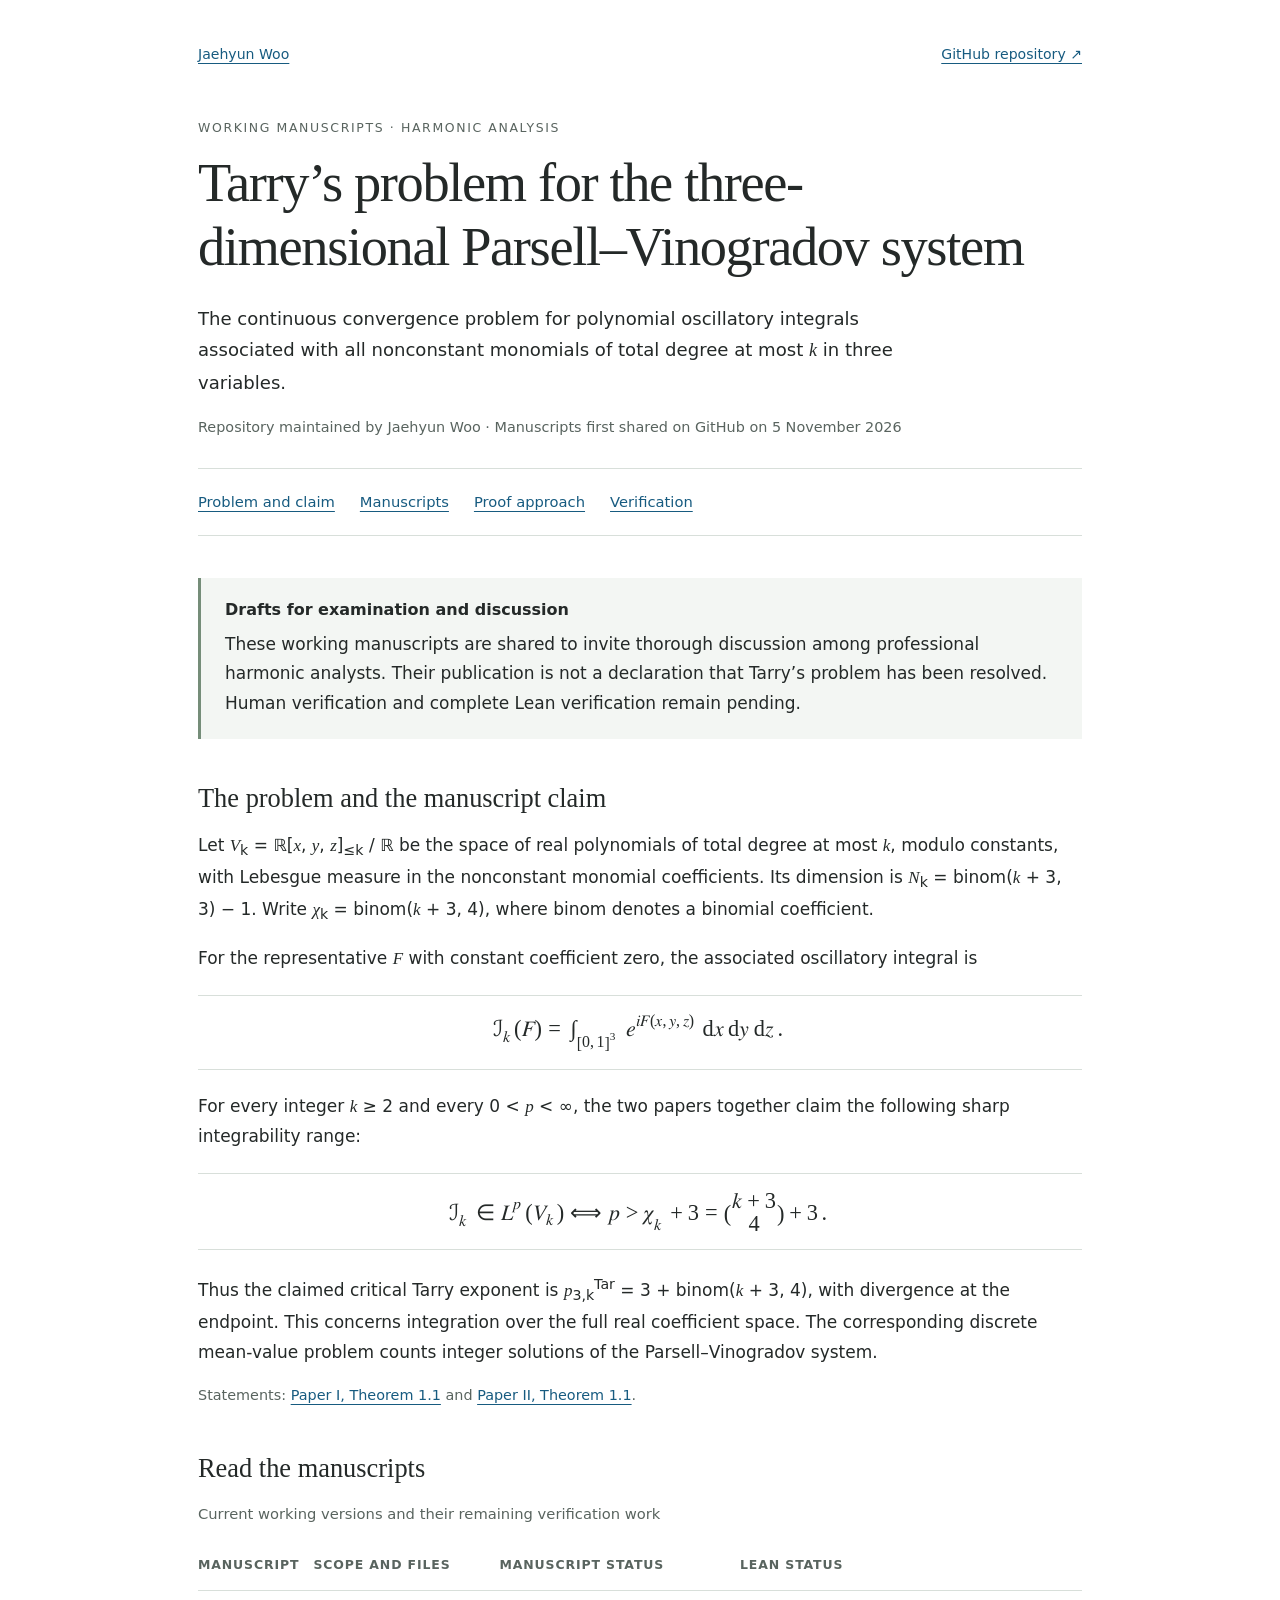
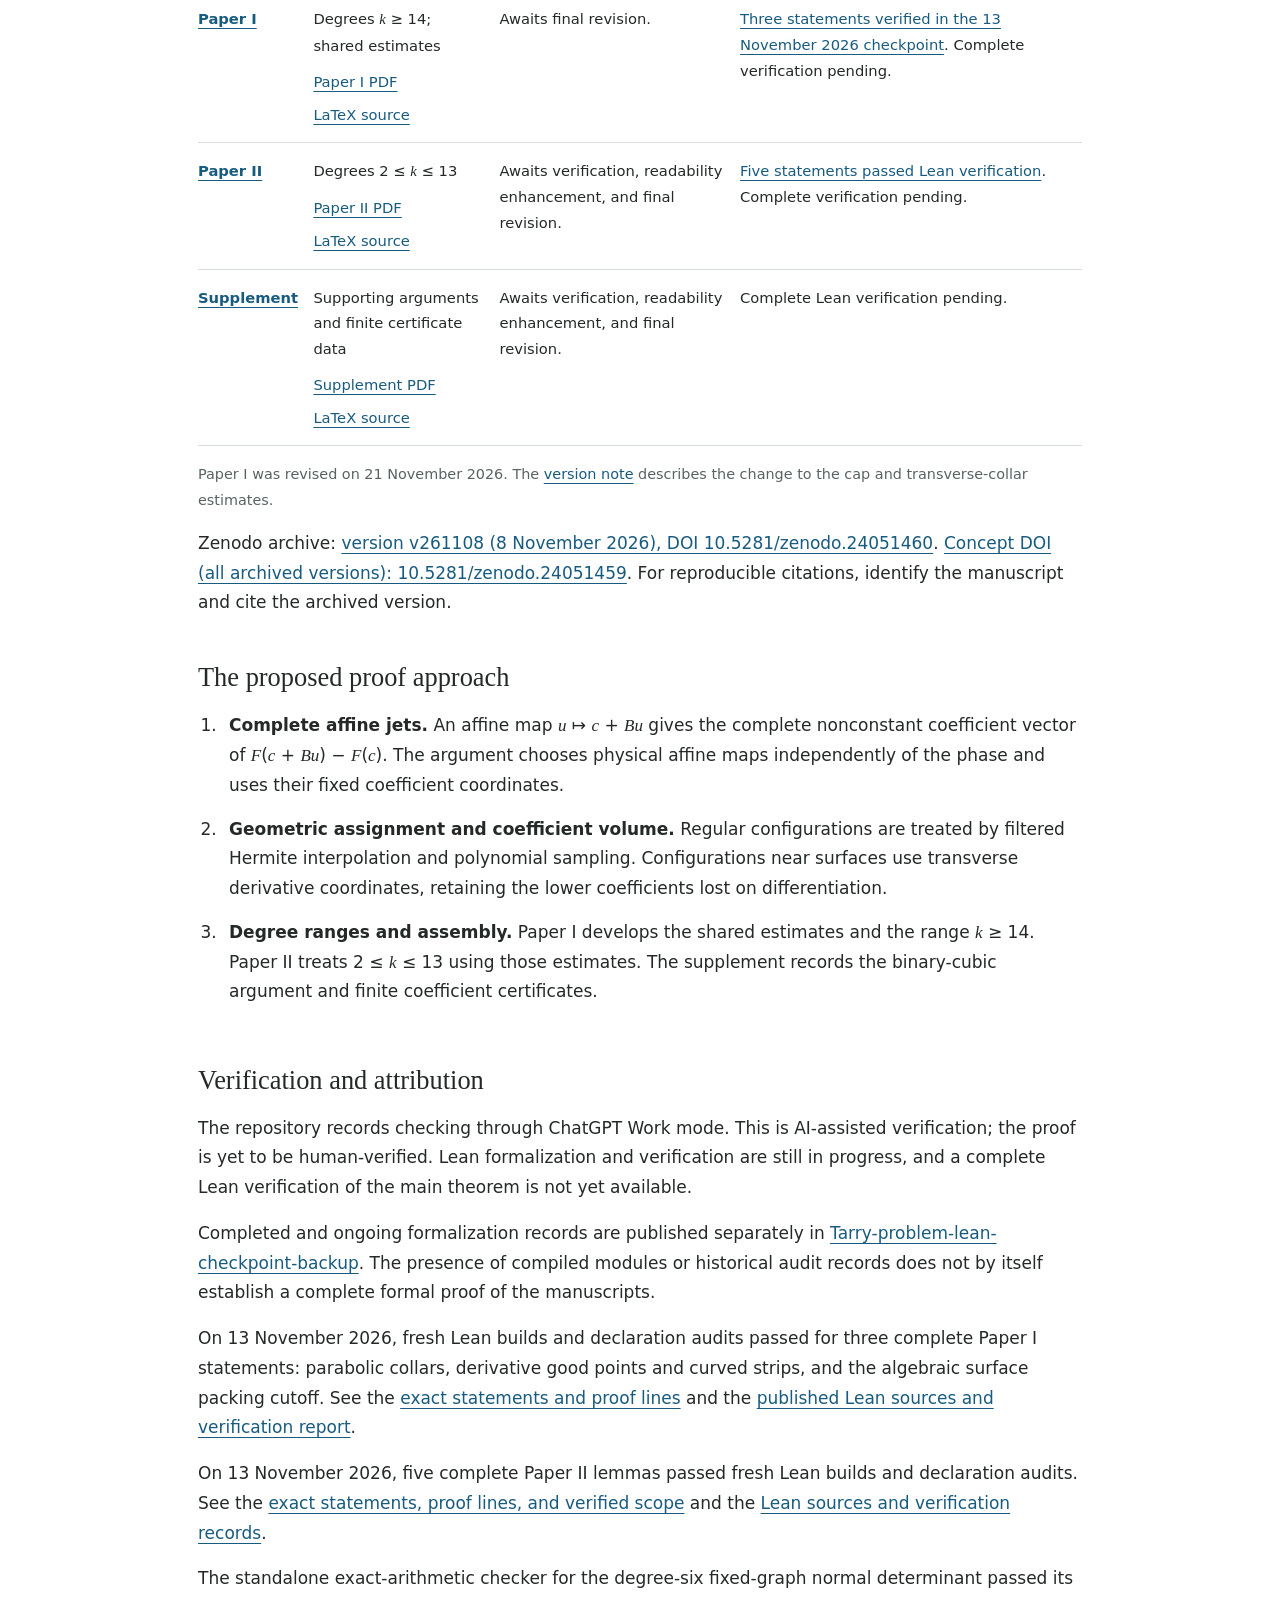
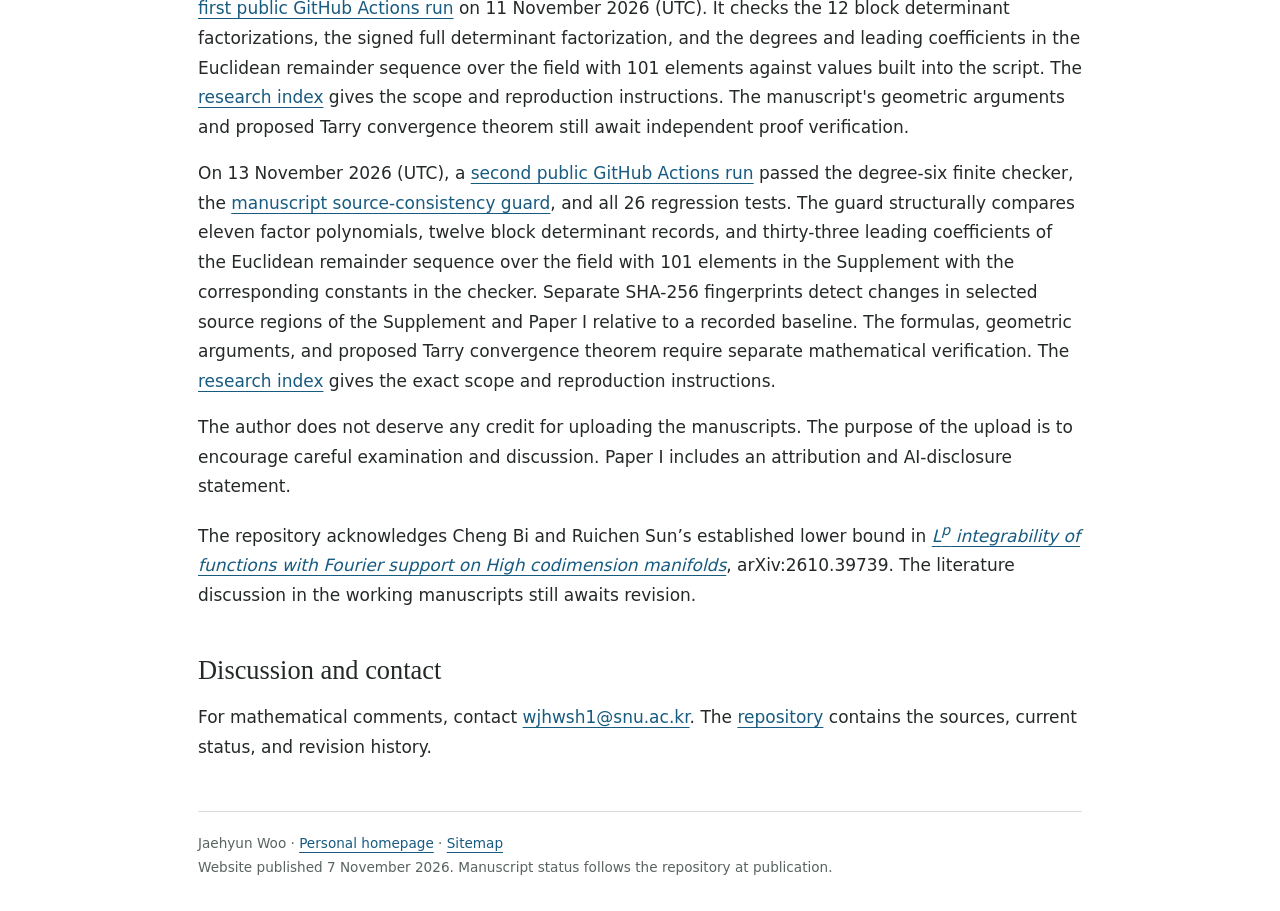
==== commit f960e063: "Use the selected cap or transverse collar in Paper I preparation" ====
--- a/index.html
+++ b/index.html
@@ -76,7 +76,7 @@
             <tr><th scope="row"><a href="supplement.html">Supplement</a></th><td>Supporting arguments and finite certificate data<div class="links"><a href="Complete_Affine_Jets_Supplement.pdf">Supplement PDF</a><a href="Complete_Affine_Jets_Supplement.tex">LaTeX source</a></div></td><td>Awaits verification, readability enhancement, and final revision.</td><td>Complete Lean verification pending.</td></tr>
           </tbody>
         </table></div>
-        <p class="byline" style="margin-top:16px">Paper I’s PDF and LaTeX source include the four authorized correction groups from the 2 November 2026 revision. The corrected PDF replaces the earlier 8 October snapshot.</p>
+        <p class="byline" style="margin-top:16px">Paper I was revised on 21 November 2026. The <a href="paper-i.html#version-heading">version note</a> describes the change to the cap and transverse-collar estimates.</p>
         <p>Zenodo archive: <a href="https://doi.org/10.5281/zenodo.24051460">version v261108 (8 November 2026), DOI 10.5281/zenodo.24051460</a>. <a href="https://doi.org/10.5281/zenodo.24051459">Concept DOI (all archived versions): 10.5281/zenodo.24051459</a>. For reproducible citations, identify the manuscript and cite the archived version.</p>
       </section>
       <section id="approach" aria-labelledby="approach-heading">
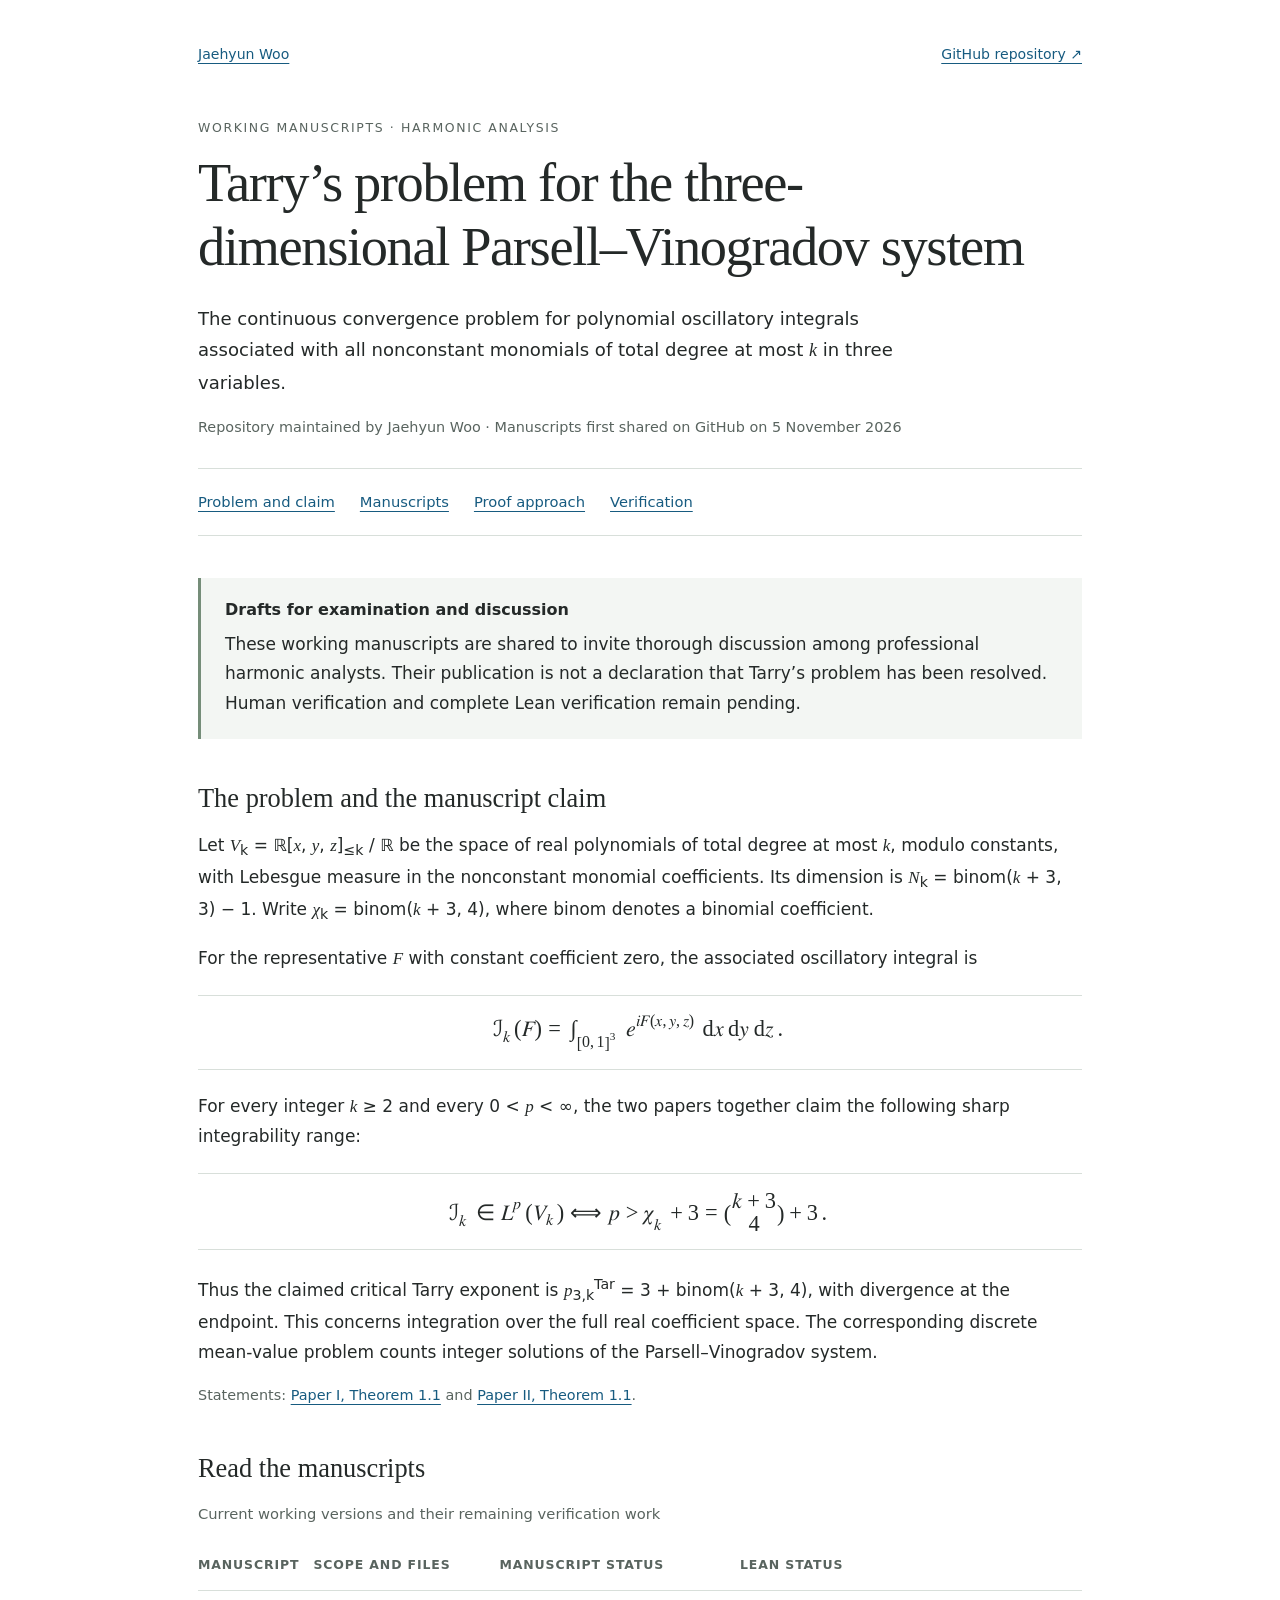
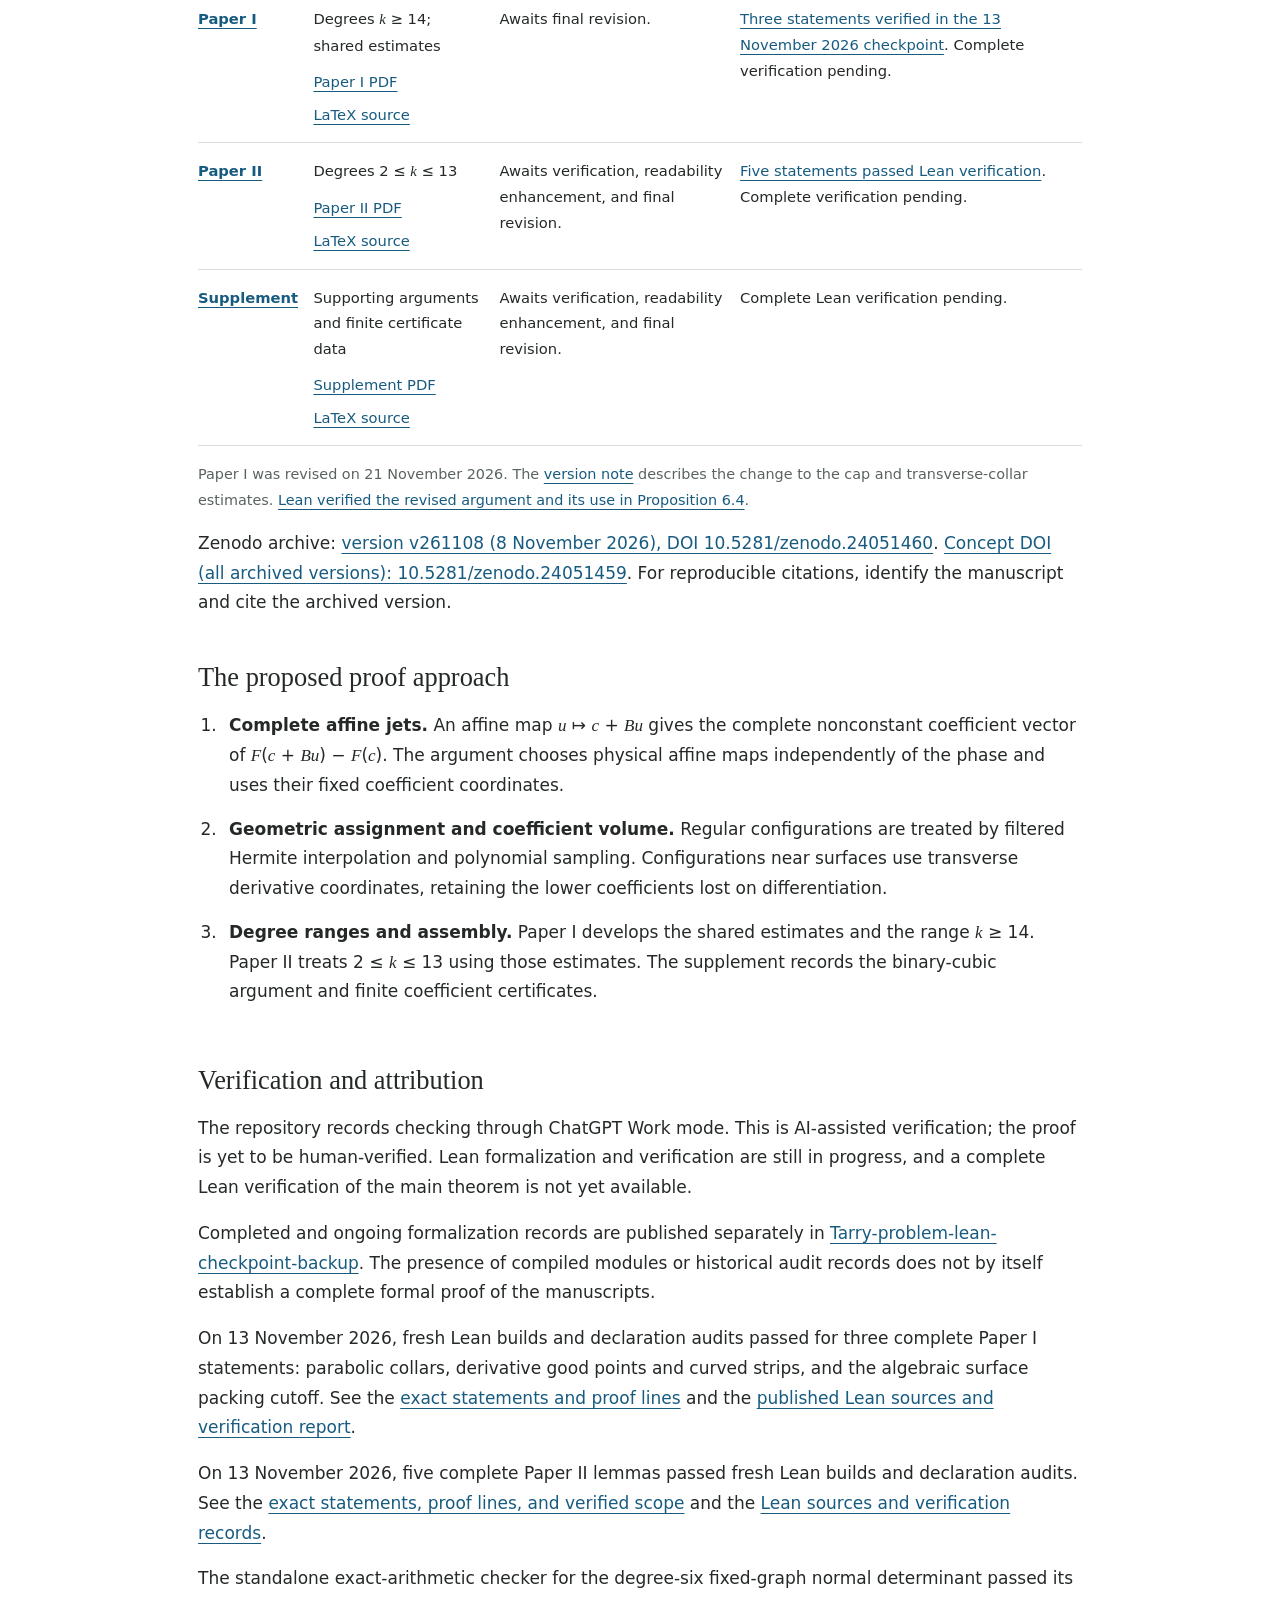
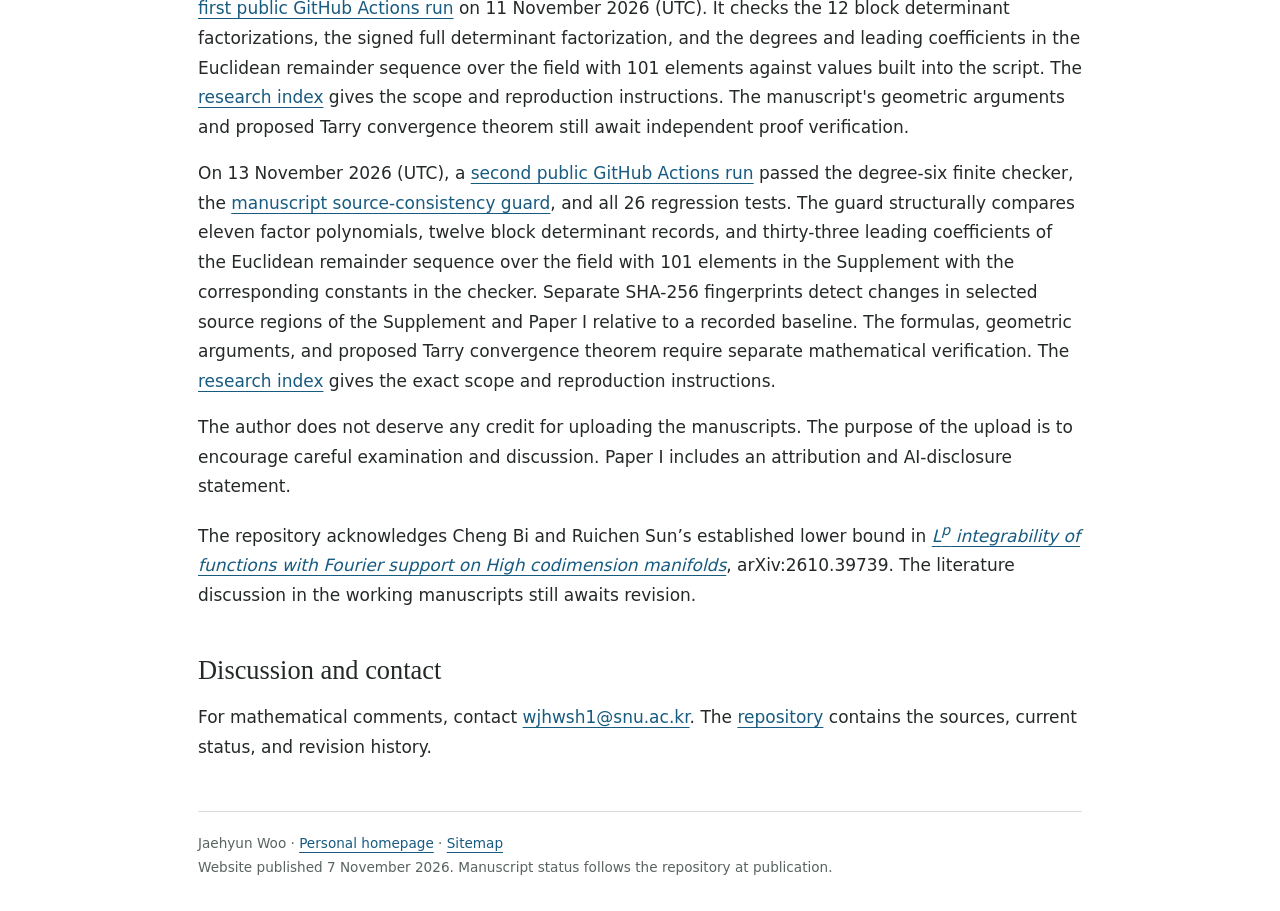
==== commit 2c1662b1: "Record Lean verification of the revised Paper I collar argument on Pages" ====
--- a/index.html
+++ b/index.html
@@ -76,7 +76,7 @@
             <tr><th scope="row"><a href="supplement.html">Supplement</a></th><td>Supporting arguments and finite certificate data<div class="links"><a href="Complete_Affine_Jets_Supplement.pdf">Supplement PDF</a><a href="Complete_Affine_Jets_Supplement.tex">LaTeX source</a></div></td><td>Awaits verification, readability enhancement, and final revision.</td><td>Complete Lean verification pending.</td></tr>
           </tbody>
         </table></div>
-        <p class="byline" style="margin-top:16px">Paper I was revised on 21 November 2026. The <a href="paper-i.html#version-heading">version note</a> describes the change to the cap and transverse-collar estimates.</p>
+        <p class="byline" style="margin-top:16px">Paper I was revised on 21 November 2026. The <a href="paper-i.html#version-heading">version note</a> describes the change to the cap and transverse-collar estimates. <a href="paper-i.html#collar-verification">Lean verified the revised argument and its use in Proposition 6.4</a>.</p>
         <p>Zenodo archive: <a href="https://doi.org/10.5281/zenodo.24051460">version v261108 (8 November 2026), DOI 10.5281/zenodo.24051460</a>. <a href="https://doi.org/10.5281/zenodo.24051459">Concept DOI (all archived versions): 10.5281/zenodo.24051459</a>. For reproducible citations, identify the manuscript and cite the archived version.</p>
       </section>
       <section id="approach" aria-labelledby="approach-heading">
